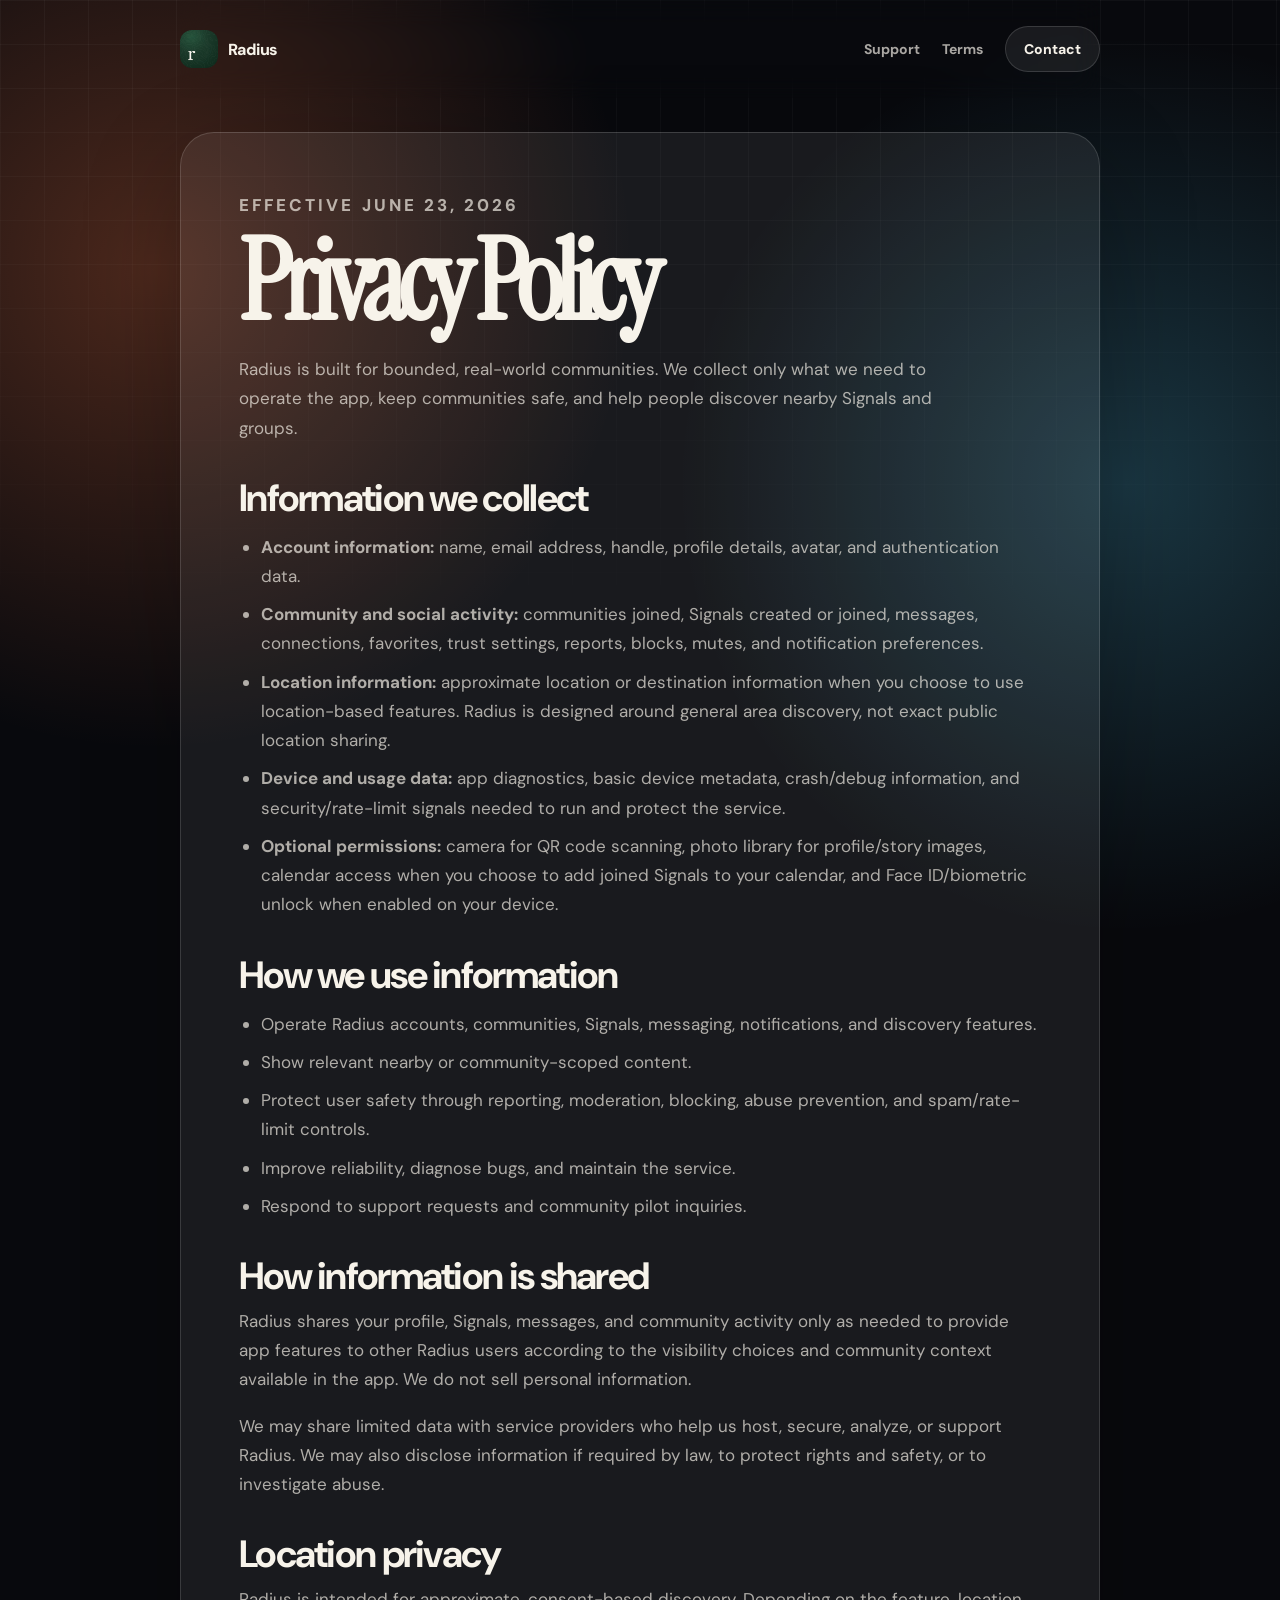
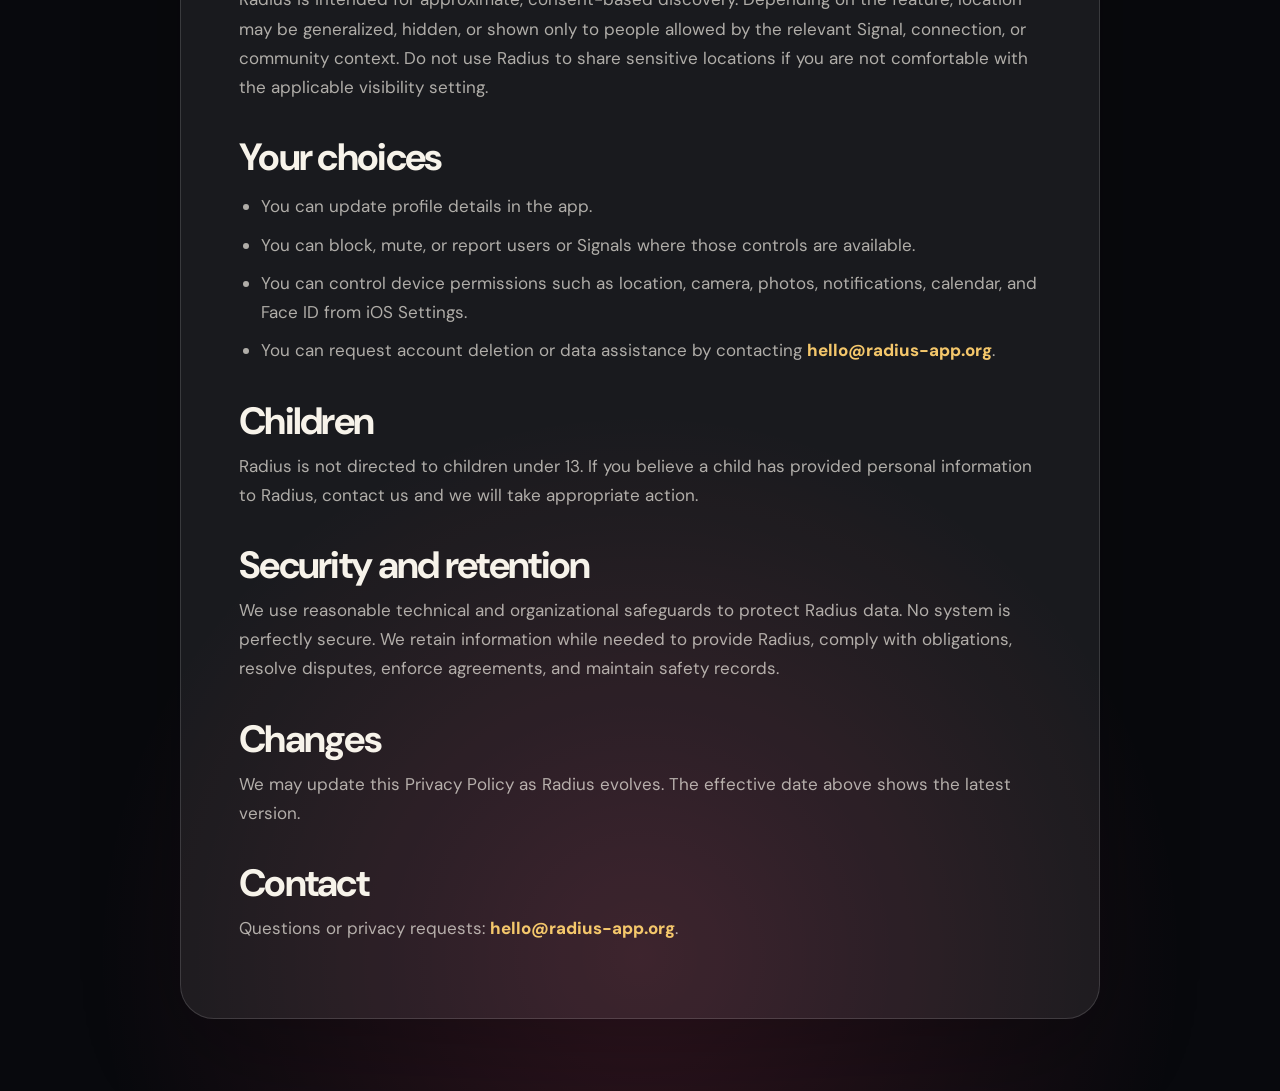
==== privacy/index.html @ 8e5800d8 "Add App Store legal and support pages" ====
<!doctype html>
<html lang="en">
<head>
  <meta charset="utf-8" />
  <meta name="viewport" content="width=device-width, initial-scale=1" />
  <title>Radius Privacy Policy</title>
  <meta name="description" content="Privacy Policy for Radius." />
  <link rel="icon" href="/assets/radius-icon.png" />
  <link rel="preconnect" href="https://fonts.googleapis.com">
  <link rel="preconnect" href="https://fonts.gstatic.com" crossorigin>
  <link href="https://fonts.googleapis.com/css2?family=DM+Sans:wght@400;500;700;800&family=Instrument+Serif:ital@0;1&display=swap" rel="stylesheet">
  <link rel="stylesheet" href="/styles.css" />
</head>
<body>
  <main class="legal-page">
    <nav class="nav" aria-label="Primary">
      <a class="brand" href="/" aria-label="Radius home">
        <img src="/assets/radius-icon.png" alt="" />
        <span>Radius</span>
      </a>
      <div class="nav-links">
        <a href="/support">Support</a>
        <a href="/terms">Terms</a>
        <a class="button ghost" href="mailto:hello@radius-app.org?subject=Radius%20support">Contact</a>
      </div>
    </nav>

    <article class="legal-card">
      <p class="eyebrow">Effective June 23, 2026</p>
      <h1>Privacy Policy</h1>
      <p class="lead">Radius is built for bounded, real-world communities. We collect only what we need to operate the app, keep communities safe, and help people discover nearby Signals and groups.</p>

      <h2>Information we collect</h2>
      <ul>
        <li><strong>Account information:</strong> name, email address, handle, profile details, avatar, and authentication data.</li>
        <li><strong>Community and social activity:</strong> communities joined, Signals created or joined, messages, connections, favorites, trust settings, reports, blocks, mutes, and notification preferences.</li>
        <li><strong>Location information:</strong> approximate location or destination information when you choose to use location-based features. Radius is designed around general area discovery, not exact public location sharing.</li>
        <li><strong>Device and usage data:</strong> app diagnostics, basic device metadata, crash/debug information, and security/rate-limit signals needed to run and protect the service.</li>
        <li><strong>Optional permissions:</strong> camera for QR code scanning, photo library for profile/story images, calendar access when you choose to add joined Signals to your calendar, and Face ID/biometric unlock when enabled on your device.</li>
      </ul>

      <h2>How we use information</h2>
      <ul>
        <li>Operate Radius accounts, communities, Signals, messaging, notifications, and discovery features.</li>
        <li>Show relevant nearby or community-scoped content.</li>
        <li>Protect user safety through reporting, moderation, blocking, abuse prevention, and spam/rate-limit controls.</li>
        <li>Improve reliability, diagnose bugs, and maintain the service.</li>
        <li>Respond to support requests and community pilot inquiries.</li>
      </ul>

      <h2>How information is shared</h2>
      <p>Radius shares your profile, Signals, messages, and community activity only as needed to provide app features to other Radius users according to the visibility choices and community context available in the app. We do not sell personal information.</p>
      <p>We may share limited data with service providers who help us host, secure, analyze, or support Radius. We may also disclose information if required by law, to protect rights and safety, or to investigate abuse.</p>

      <h2>Location privacy</h2>
      <p>Radius is intended for approximate, consent-based discovery. Depending on the feature, location may be generalized, hidden, or shown only to people allowed by the relevant Signal, connection, or community context. Do not use Radius to share sensitive locations if you are not comfortable with the applicable visibility setting.</p>

      <h2>Your choices</h2>
      <ul>
        <li>You can update profile details in the app.</li>
        <li>You can block, mute, or report users or Signals where those controls are available.</li>
        <li>You can control device permissions such as location, camera, photos, notifications, calendar, and Face ID from iOS Settings.</li>
        <li>You can request account deletion or data assistance by contacting <a href="mailto:hello@radius-app.org?subject=Radius%20privacy%20request">hello@radius-app.org</a>.</li>
      </ul>

      <h2>Children</h2>
      <p>Radius is not directed to children under 13. If you believe a child has provided personal information to Radius, contact us and we will take appropriate action.</p>

      <h2>Security and retention</h2>
      <p>We use reasonable technical and organizational safeguards to protect Radius data. No system is perfectly secure. We retain information while needed to provide Radius, comply with obligations, resolve disputes, enforce agreements, and maintain safety records.</p>

      <h2>Changes</h2>
      <p>We may update this Privacy Policy as Radius evolves. The effective date above shows the latest version.</p>

      <h2>Contact</h2>
      <p>Questions or privacy requests: <a href="mailto:hello@radius-app.org?subject=Radius%20privacy%20request">hello@radius-app.org</a>.</p>
    </article>
  </main>
</body>
</html>
---- styles.css ----
:root {
  color-scheme: dark;
  --bg: #08090d;
  --panel: rgba(255, 255, 255, 0.07);
  --panel-strong: rgba(255, 255, 255, 0.12);
  --text: #f7f3ea;
  --muted: rgba(247, 243, 234, 0.68);
  --line: rgba(255, 255, 255, 0.14);
  --gold: #f4c76b;
  --orange: #ff7a45;
  --rose: #ff4f7b;
  --blue: #5ad7ff;
}

* { box-sizing: border-box; }
html { scroll-behavior: smooth; }
body {
  margin: 0;
  font-family: "DM Sans", system-ui, -apple-system, BlinkMacSystemFont, sans-serif;
  background:
    radial-gradient(circle at 12% 10%, rgba(255, 122, 69, 0.28), transparent 30rem),
    radial-gradient(circle at 88% 18%, rgba(90, 215, 255, 0.22), transparent 28rem),
    radial-gradient(circle at 50% 95%, rgba(255, 79, 123, 0.16), transparent 34rem),
    var(--bg);
  color: var(--text);
  min-height: 100vh;
}

body::before {
  content: "";
  position: fixed;
  inset: 0;
  pointer-events: none;
  background-image: linear-gradient(rgba(255,255,255,.035) 1px, transparent 1px), linear-gradient(90deg, rgba(255,255,255,.035) 1px, transparent 1px);
  background-size: 44px 44px;
  mask-image: linear-gradient(to bottom, black, transparent 78%);
}

main { width: min(1120px, calc(100% - 32px)); margin: 0 auto; }
a { color: inherit; text-decoration: none; }

.nav {
  display: flex;
  align-items: center;
  justify-content: space-between;
  padding: 26px 0;
  position: sticky;
  top: 0;
  z-index: 3;
  backdrop-filter: blur(14px);
}
.brand { display: inline-flex; align-items: center; gap: 10px; font-weight: 800; letter-spacing: -0.03em; }
.brand img { width: 38px; height: 38px; border-radius: 12px; }
.nav-links { display: flex; align-items: center; gap: 22px; color: var(--muted); font-weight: 700; font-size: 14px; }

.button {
  display: inline-flex;
  align-items: center;
  justify-content: center;
  min-height: 46px;
  padding: 0 18px;
  border-radius: 999px;
  font-weight: 800;
  border: 1px solid var(--line);
  transition: transform .18s ease, border-color .18s ease, background .18s ease;
}
.button:hover { transform: translateY(-1px); border-color: rgba(255,255,255,.35); }
.primary { background: linear-gradient(135deg, var(--gold), var(--orange), var(--rose)); color: #160b08; border: 0; box-shadow: 0 18px 54px rgba(255, 101, 70, .26); }
.secondary, .ghost { background: rgba(255,255,255,.07); color: var(--text); }

.hero {
  min-height: 780px;
  display: grid;
  grid-template-columns: 1.05fr .95fr;
  gap: 64px;
  align-items: center;
  padding: 50px 0 90px;
}
.eyebrow, .section-kicker, .small-label {
  color: var(--gold);
  text-transform: uppercase;
  letter-spacing: .18em;
  font-size: 12px;
  font-weight: 800;
}
h1, h2, h3, p { margin-top: 0; }
h1 {
  font-family: "Instrument Serif", Georgia, serif;
  font-size: clamp(72px, 12vw, 154px);
  line-height: .78;
  letter-spacing: -0.075em;
  margin-bottom: 30px;
}
.lead { font-size: clamp(20px, 3vw, 28px); line-height: 1.26; color: rgba(247,243,234,.84); max-width: 720px; }
.actions { display: flex; gap: 14px; flex-wrap: wrap; margin-top: 34px; }

.phone-card {
  width: min(390px, 100%);
  margin: 0 auto;
  padding: 14px;
  border-radius: 48px;
  background: linear-gradient(145deg, rgba(255,255,255,.28), rgba(255,255,255,.05));
  border: 1px solid var(--line);
  box-shadow: 0 40px 120px rgba(0,0,0,.45);
  transform: rotate(3deg);
}
.phone-top { width: 108px; height: 26px; border-radius: 999px; background: #050509; margin: 6px auto 12px; }
.app-screen {
  min-height: 620px;
  border-radius: 34px;
  padding: 30px;
  background: linear-gradient(180deg, #141725, #090a10 68%);
  border: 1px solid rgba(255,255,255,.1);
  overflow: hidden;
  position: relative;
}
.app-screen::after { content: ""; position: absolute; inset: auto -30% -20% -30%; height: 260px; background: radial-gradient(circle, rgba(255,122,69,.28), transparent 64%); }
.app-icon { width: 74px; height: 74px; border-radius: 24px; box-shadow: 0 16px 36px rgba(0,0,0,.3); }
.app-screen h2 { font-size: 37px; line-height: .96; letter-spacing: -.055em; margin: 12px 0 26px; }
.pulse-map { height: 190px; border-radius: 28px; background: rgba(255,255,255,.05); border: 1px solid var(--line); position: relative; margin-bottom: 22px; overflow: hidden; }
.ring { position: absolute; inset: 42px; border-radius: 50%; border: 1px solid rgba(244,199,107,.5); box-shadow: 0 0 0 24px rgba(244,199,107,.08), 0 0 0 54px rgba(244,199,107,.045); }
.dot { position: absolute; width: 16px; height: 16px; border-radius: 50%; background: var(--gold); box-shadow: 0 0 0 8px rgba(244,199,107,.14); }
.one { left: 50%; top: 48%; } .two { left: 28%; top: 30%; background: var(--blue); } .three { right: 24%; bottom: 28%; background: var(--rose); }
.card-row { display: flex; justify-content: space-between; align-items: center; padding: 16px 18px; margin-top: 10px; background: rgba(255,255,255,.08); border: 1px solid var(--line); border-radius: 18px; position: relative; z-index: 1; }
.card-row span { color: var(--muted); }

.logos-section, .feature-grid, .cta { margin: 28px 0 90px; }
.logo-grid { display: grid; grid-template-columns: repeat(3, 1fr); gap: 16px; margin-top: 18px; }
.logo-tile { min-height: 154px; border-radius: 28px; border: 1px solid var(--line); background: rgba(255,255,255,.07); display: grid; place-items: center; padding: 26px; }
.logo-tile img { max-width: 100%; max-height: 96px; object-fit: contain; filter: drop-shadow(0 12px 24px rgba(0,0,0,.28)); }

.feature-grid { display: grid; grid-template-columns: repeat(3, 1fr); gap: 16px; }
.feature-grid article, .cta { border: 1px solid var(--line); background: rgba(255,255,255,.07); border-radius: 32px; padding: 30px; }
.feature-grid span { color: var(--gold); font-weight: 800; }
.feature-grid h3 { font-size: 28px; line-height: 1; letter-spacing: -.045em; margin: 18px 0 12px; }
.feature-grid p, .cta p { color: var(--muted); line-height: 1.6; }
.cta { text-align: center; padding: 56px 28px; margin-bottom: 60px; }
.cta h2 { font-family: "Instrument Serif", Georgia, serif; font-size: clamp(48px, 7vw, 86px); line-height: .9; letter-spacing: -.06em; margin-bottom: 18px; }
.cta p { max-width: 660px; margin: 0 auto 26px; font-size: 18px; }

.footer {
  display: flex;
  flex-wrap: wrap;
  gap: 18px;
  justify-content: center;
  margin: -24px 0 54px;
  color: var(--muted);
  font-size: 14px;
  font-weight: 700;
}
.footer a:hover, .legal-card a:hover { color: var(--text); }

.legal-page { width: min(920px, calc(100% - 32px)); }
.legal-card {
  border: 1px solid var(--line);
  background: rgba(255,255,255,.07);
  border-radius: 34px;
  padding: clamp(28px, 5vw, 58px);
  margin: 34px 0 72px;
  box-shadow: 0 30px 100px rgba(0,0,0,.24);
}
.legal-card h1 {
  font-size: clamp(58px, 10vw, 112px);
  line-height: .82;
  margin: 10px 0 26px;
}
.legal-card h2 {
  margin: 36px 0 12px;
  font-size: clamp(26px, 4vw, 38px);
  line-height: 1;
  letter-spacing: -.045em;
}
.legal-card p, .legal-card li {
  color: var(--muted);
  line-height: 1.72;
  font-size: 17px;
}
.legal-card ul { padding-left: 22px; }
.legal-card li { margin: 9px 0; }
.legal-card a { color: var(--gold); font-weight: 800; }
.support-actions { display: flex; gap: 14px; flex-wrap: wrap; margin: 28px 0 8px; }

@media (max-width: 860px) {
  main { width: min(100% - 24px, 680px); }
  .nav { position: static; }
  .nav-links a:not(.button) { display: none; }
  .hero { grid-template-columns: 1fr; min-height: auto; padding-top: 48px; gap: 44px; }
  .phone-card { transform: none; }
  .logo-grid, .feature-grid { grid-template-columns: 1fr; }
  h1 { font-size: clamp(82px, 22vw, 128px); }
}
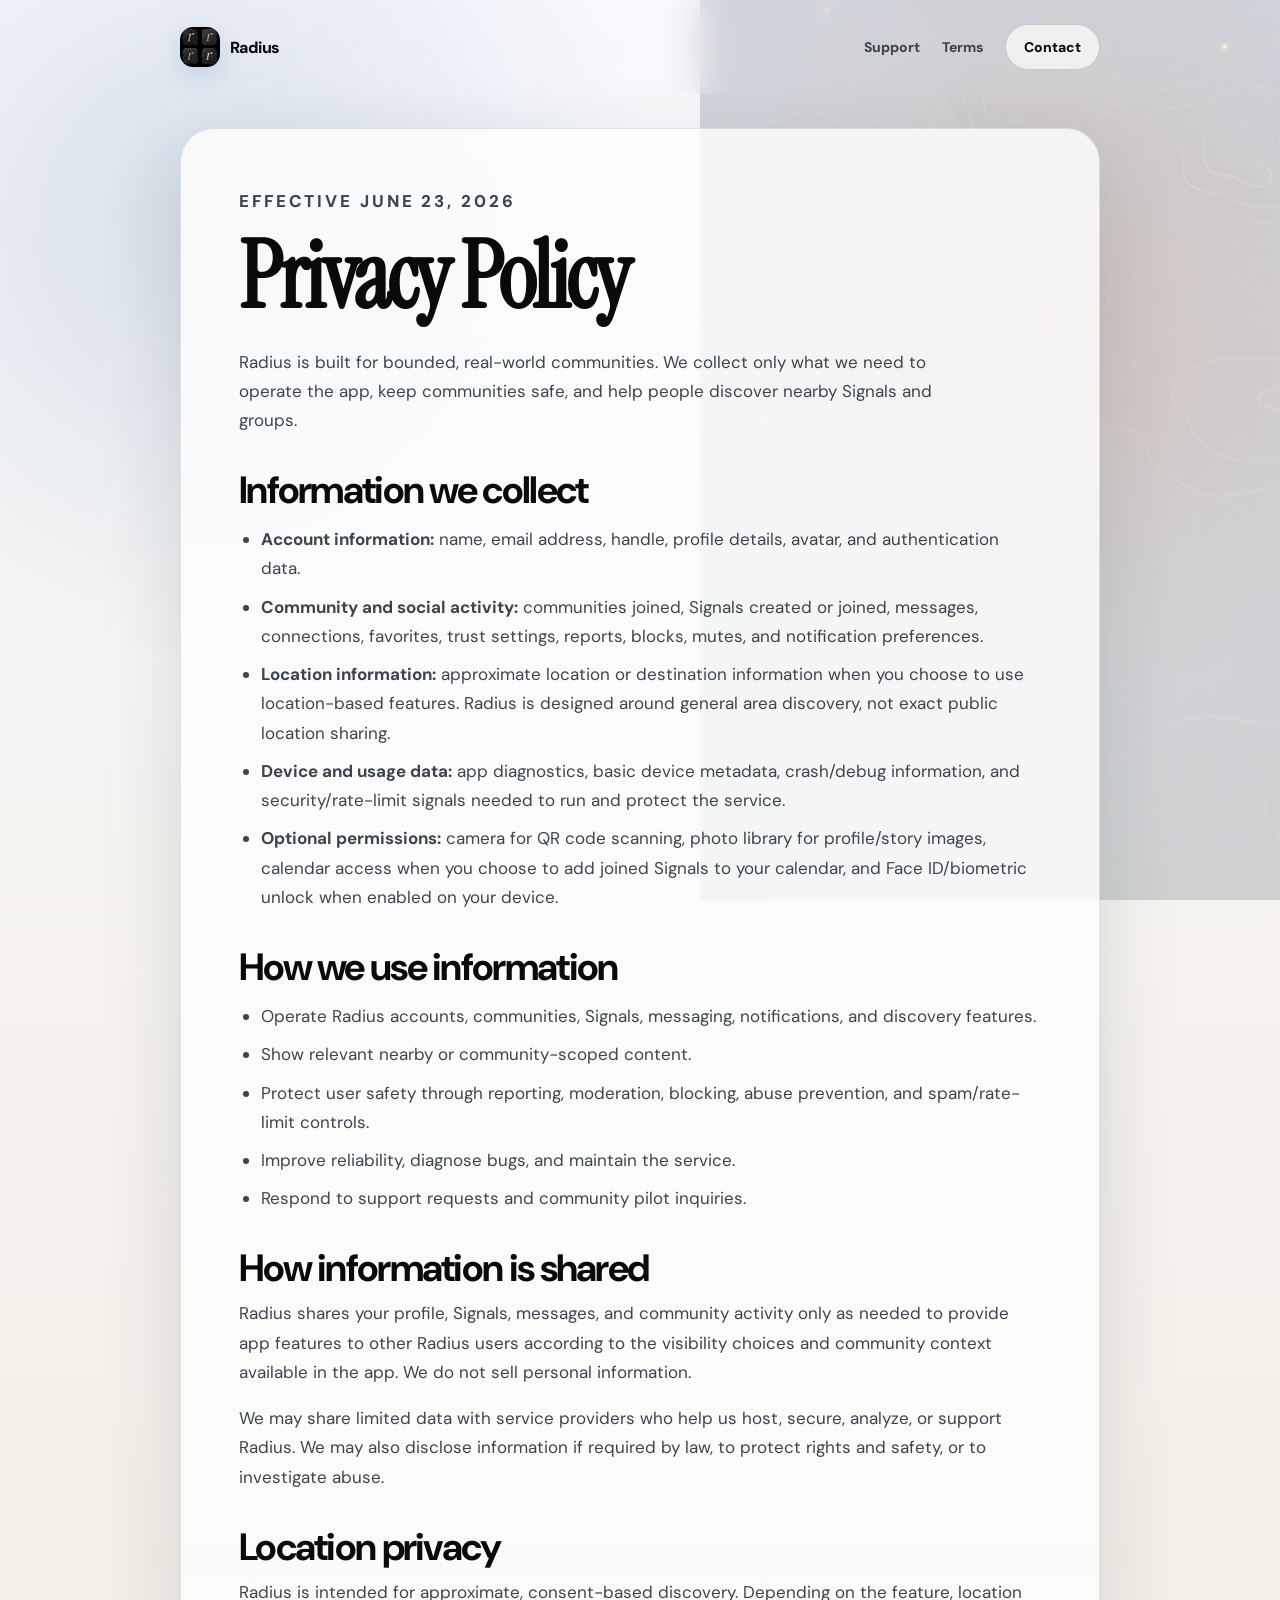
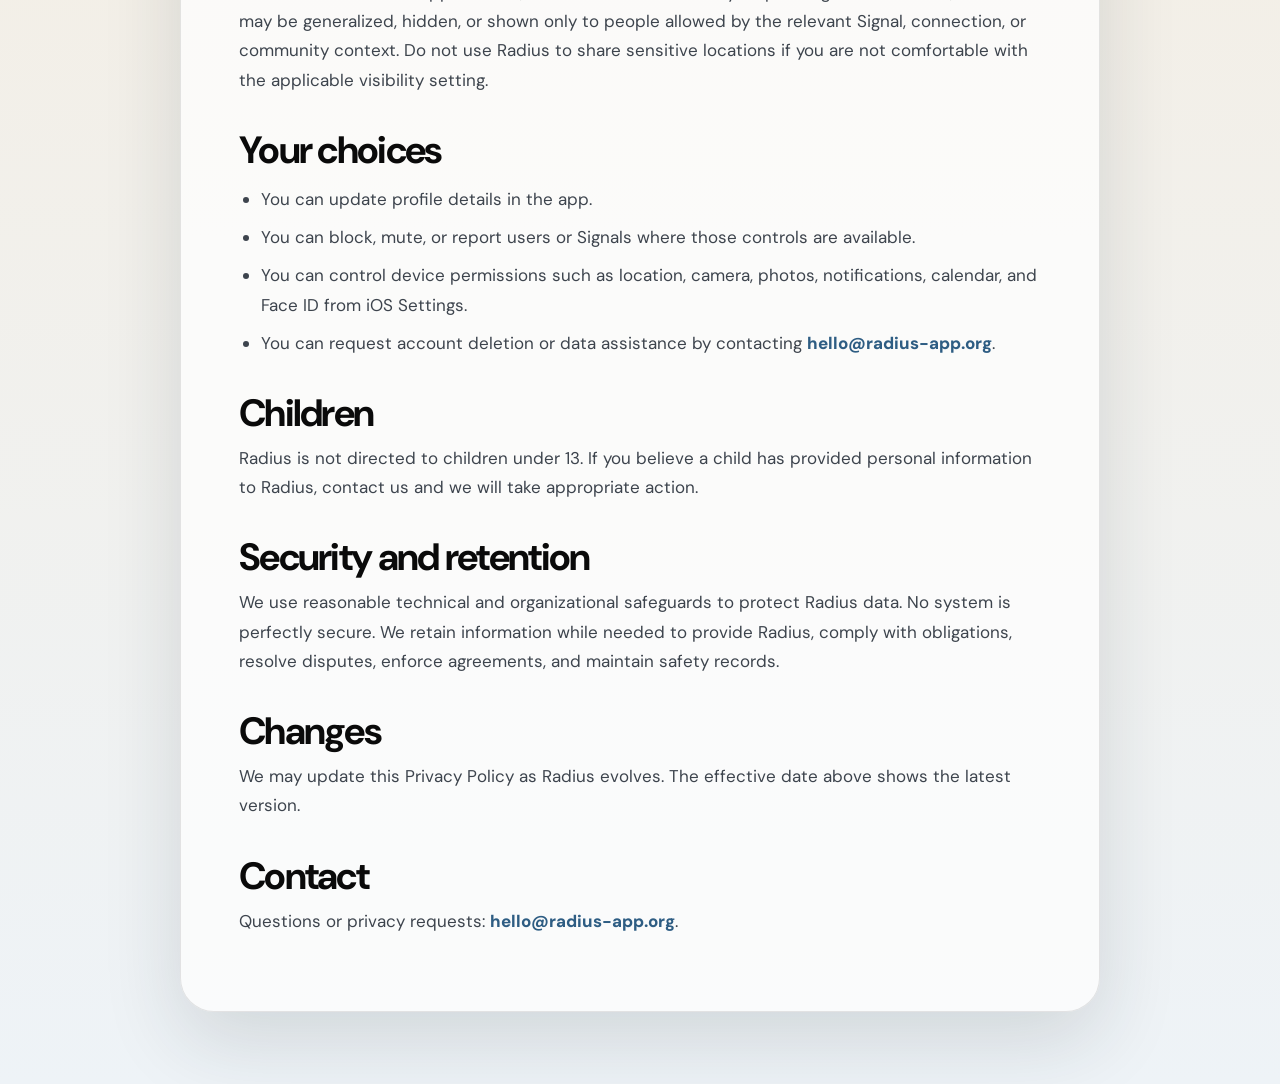
==== commit 7c3bc678: "Rework landing page around Radius app identity" ====
--- a/privacy/index.html
+++ b/privacy/index.html
@@ -5,7 +5,7 @@
   <meta name="viewport" content="width=device-width, initial-scale=1" />
   <title>Radius Privacy Policy</title>
   <meta name="description" content="Privacy Policy for Radius." />
-  <link rel="icon" href="/assets/radius-icon.png" />
+  <link rel="icon" href="/assets/radius-icon-image2.png" />
   <link rel="preconnect" href="https://fonts.googleapis.com">
   <link rel="preconnect" href="https://fonts.gstatic.com" crossorigin>
   <link href="https://fonts.googleapis.com/css2?family=DM+Sans:wght@400;500;700;800&family=Instrument+Serif:ital@0;1&display=swap" rel="stylesheet">
@@ -15,7 +15,7 @@
   <main class="legal-page">
     <nav class="nav" aria-label="Primary">
       <a class="brand" href="/" aria-label="Radius home">
-        <img src="/assets/radius-icon.png" alt="" />
+        <img src="/assets/radius-icon-image2.png" alt="" />
         <span>Radius</span>
       </a>
       <div class="nav-links">
--- a/styles.css
+++ b/styles.css
@@ -1,15 +1,20 @@
 :root {
-  color-scheme: dark;
-  --bg: #08090d;
-  --panel: rgba(255, 255, 255, 0.07);
-  --panel-strong: rgba(255, 255, 255, 0.12);
-  --text: #f7f3ea;
-  --muted: rgba(247, 243, 234, 0.68);
-  --line: rgba(255, 255, 255, 0.14);
-  --gold: #f4c76b;
-  --orange: #ff7a45;
-  --rose: #ff4f7b;
-  --blue: #5ad7ff;
+  color-scheme: light;
+  --paper: #F8F8FC;
+  --paper-warm: #F2ECE2;
+  --surface: rgba(253, 253, 253, 0.82);
+  --surface-strong: #FDFDFD;
+  --ink: #0A0A0A;
+  --ink-soft: #3D444D;
+  --muted: #6F7782;
+  --line: rgba(10, 10, 10, 0.10);
+  --line-strong: rgba(10, 10, 10, 0.16);
+  --mineral: #3F7AA9;
+  --mineral-deep: #2E5D83;
+  --ochre: #EE7625;
+  --sage: #1A844A;
+  --plum: #83758F;
+  --shadow: 0 28px 80px rgba(28, 39, 52, 0.14);
 }
 
 * { box-sizing: border-box; }
@@ -18,40 +23,40 @@
   margin: 0;
   font-family: "DM Sans", system-ui, -apple-system, BlinkMacSystemFont, sans-serif;
   background:
-    radial-gradient(circle at 12% 10%, rgba(255, 122, 69, 0.28), transparent 30rem),
-    radial-gradient(circle at 88% 18%, rgba(90, 215, 255, 0.22), transparent 28rem),
-    radial-gradient(circle at 50% 95%, rgba(255, 79, 123, 0.16), transparent 34rem),
-    var(--bg);
-  color: var(--text);
+    radial-gradient(circle at 16% 8%, rgba(63, 122, 169, 0.18), transparent 28rem),
+    radial-gradient(circle at 82% 12%, rgba(238, 118, 37, 0.14), transparent 24rem),
+    linear-gradient(180deg, var(--paper), #F3EFE7 58%, #EEF3F7);
+  color: var(--ink);
   min-height: 100vh;
 }
-
 body::before {
   content: "";
   position: fixed;
   inset: 0;
   pointer-events: none;
-  background-image: linear-gradient(rgba(255,255,255,.035) 1px, transparent 1px), linear-gradient(90deg, rgba(255,255,255,.035) 1px, transparent 1px);
-  background-size: 44px 44px;
-  mask-image: linear-gradient(to bottom, black, transparent 78%);
+  background-image: url("assets/radius-image2-bg.jpg");
+  background-size: min(760px, 86vw) auto;
+  background-position: right -180px top -150px;
+  background-repeat: no-repeat;
+  opacity: .18;
+  mix-blend-mode: multiply;
 }
-
-main { width: min(1120px, calc(100% - 32px)); margin: 0 auto; }
+main { width: min(1120px, calc(100% - 32px)); margin: 0 auto; position: relative; }
 a { color: inherit; text-decoration: none; }
 
 .nav {
   display: flex;
   align-items: center;
   justify-content: space-between;
-  padding: 26px 0;
+  padding: 24px 0;
   position: sticky;
   top: 0;
   z-index: 3;
-  backdrop-filter: blur(14px);
+  backdrop-filter: blur(18px);
 }
 .brand { display: inline-flex; align-items: center; gap: 10px; font-weight: 800; letter-spacing: -0.03em; }
-.brand img { width: 38px; height: 38px; border-radius: 12px; }
-.nav-links { display: flex; align-items: center; gap: 22px; color: var(--muted); font-weight: 700; font-size: 14px; }
+.brand img { width: 40px; height: 40px; border-radius: 13px; box-shadow: 0 10px 24px rgba(63,122,169,.18); }
+.nav-links { display: flex; align-items: center; gap: 22px; color: var(--ink-soft); font-weight: 800; font-size: 14px; }
 
 .button {
   display: inline-flex;
@@ -61,131 +66,126 @@
   padding: 0 18px;
   border-radius: 999px;
   font-weight: 800;
-  border: 1px solid var(--line);
-  transition: transform .18s ease, border-color .18s ease, background .18s ease;
+  border: 1px solid var(--line-strong);
+  transition: transform .18s ease, border-color .18s ease, box-shadow .18s ease, background .18s ease;
 }
-.button:hover { transform: translateY(-1px); border-color: rgba(255,255,255,.35); }
-.primary { background: linear-gradient(135deg, var(--gold), var(--orange), var(--rose)); color: #160b08; border: 0; box-shadow: 0 18px 54px rgba(255, 101, 70, .26); }
-.secondary, .ghost { background: rgba(255,255,255,.07); color: var(--text); }
+.button:hover { transform: translateY(-1px); border-color: rgba(63,122,169,.32); box-shadow: 0 12px 30px rgba(63,122,169,.12); }
+.primary { background: var(--mineral); color: white; border-color: var(--mineral); box-shadow: 0 18px 44px rgba(63,122,169,.26); }
+.secondary, .ghost { background: rgba(253,253,253,.72); color: var(--ink); }
 
 .hero {
-  min-height: 780px;
+  min-height: 720px;
   display: grid;
   grid-template-columns: 1.05fr .95fr;
-  gap: 64px;
+  gap: 60px;
   align-items: center;
-  padding: 50px 0 90px;
+  padding: 42px 0 86px;
 }
 .eyebrow, .section-kicker, .small-label {
-  color: var(--gold);
+  color: var(--mineral-deep);
   text-transform: uppercase;
-  letter-spacing: .18em;
+  letter-spacing: .17em;
   font-size: 12px;
   font-weight: 800;
 }
 h1, h2, h3, p { margin-top: 0; }
 h1 {
   font-family: "Instrument Serif", Georgia, serif;
-  font-size: clamp(72px, 12vw, 154px);
-  line-height: .78;
-  letter-spacing: -0.075em;
-  margin-bottom: 30px;
+  font-size: clamp(62px, 8vw, 108px);
+  line-height: .94;
+  letter-spacing: -0.038em;
+  margin-bottom: 26px;
 }
-.lead { font-size: clamp(20px, 3vw, 28px); line-height: 1.26; color: rgba(247,243,234,.84); max-width: 720px; }
-.actions { display: flex; gap: 14px; flex-wrap: wrap; margin-top: 34px; }
+.lead { font-size: clamp(20px, 3vw, 27px); line-height: 1.28; color: var(--ink-soft); max-width: 720px; }
+.actions { display: flex; gap: 14px; flex-wrap: wrap; margin-top: 32px; }
+.proof-strip { display: flex; flex-wrap: wrap; gap: 10px; margin-top: 24px; }
+.proof-strip span { border: 1px solid var(--line); background: rgba(253,253,253,.72); color: var(--muted); border-radius: 999px; padding: 9px 12px; font-size: 13px; font-weight: 800; }
 
-.phone-card {
+.device-stage { display: grid; place-items: center; }
+.phone-shell {
   width: min(390px, 100%);
-  margin: 0 auto;
   padding: 14px;
   border-radius: 48px;
-  background: linear-gradient(145deg, rgba(255,255,255,.28), rgba(255,255,255,.05));
-  border: 1px solid var(--line);
-  box-shadow: 0 40px 120px rgba(0,0,0,.45);
-  transform: rotate(3deg);
+  background: linear-gradient(145deg, rgba(255,255,255,.94), rgba(217,217,227,.55));
+  border: 1px solid rgba(10,10,10,.10);
+  box-shadow: var(--shadow);
+  transform: rotate(2.2deg);
 }
-.phone-top { width: 108px; height: 26px; border-radius: 999px; background: #050509; margin: 6px auto 12px; }
+.phone-top { width: 108px; height: 25px; border-radius: 999px; background: #0A0A0A; margin: 6px auto 12px; }
 .app-screen {
-  min-height: 620px;
+  min-height: 615px;
   border-radius: 34px;
   padding: 30px;
-  background: linear-gradient(180deg, #141725, #090a10 68%);
-  border: 1px solid rgba(255,255,255,.1);
+  background: linear-gradient(180deg, rgba(248,248,252,.92), rgba(242,236,226,.96));
+  border: 1px solid rgba(10,10,10,.08);
   overflow: hidden;
   position: relative;
 }
-.app-screen::after { content: ""; position: absolute; inset: auto -30% -20% -30%; height: 260px; background: radial-gradient(circle, rgba(255,122,69,.28), transparent 64%); }
-.app-icon { width: 74px; height: 74px; border-radius: 24px; box-shadow: 0 16px 36px rgba(0,0,0,.3); }
-.app-screen h2 { font-size: 37px; line-height: .96; letter-spacing: -.055em; margin: 12px 0 26px; }
-.pulse-map { height: 190px; border-radius: 28px; background: rgba(255,255,255,.05); border: 1px solid var(--line); position: relative; margin-bottom: 22px; overflow: hidden; }
-.ring { position: absolute; inset: 42px; border-radius: 50%; border: 1px solid rgba(244,199,107,.5); box-shadow: 0 0 0 24px rgba(244,199,107,.08), 0 0 0 54px rgba(244,199,107,.045); }
-.dot { position: absolute; width: 16px; height: 16px; border-radius: 50%; background: var(--gold); box-shadow: 0 0 0 8px rgba(244,199,107,.14); }
-.one { left: 50%; top: 48%; } .two { left: 28%; top: 30%; background: var(--blue); } .three { right: 24%; bottom: 28%; background: var(--rose); }
-.card-row { display: flex; justify-content: space-between; align-items: center; padding: 16px 18px; margin-top: 10px; background: rgba(255,255,255,.08); border: 1px solid var(--line); border-radius: 18px; position: relative; z-index: 1; }
-.card-row span { color: var(--muted); }
+.image2-screen::before {
+  content: "";
+  position: absolute;
+  inset: -100px -110px auto auto;
+  width: 330px;
+  height: 720px;
+  background: url("assets/radius-image2-bg.jpg") center/cover no-repeat;
+  opacity: .30;
+  border-radius: 180px;
+  transform: rotate(12deg);
+}
+.app-icon { width: 74px; height: 74px; border-radius: 23px; box-shadow: 0 14px 34px rgba(63,122,169,.24); position: relative; z-index: 1; }
+.app-screen h2 { font-size: 36px; line-height: .98; letter-spacing: -.052em; margin: 12px 0 20px; position: relative; z-index: 1; }
+.mini-signal { position: relative; z-index: 1; padding: 16px; border-radius: 22px; border: 1px solid rgba(63,122,169,.20); background: rgba(253,253,253,.72); margin-bottom: 18px; display: grid; gap: 7px; }
+.mini-signal span, .mini-signal em { color: var(--muted); font-style: normal; line-height: 1.35; }
+.mini-signal em { color: var(--mineral-deep); font-weight: 800; font-size: 13px; }
+.radius-map { height: 170px; border-radius: 28px; background: rgba(63,122,169,.08); border: 1px solid rgba(63,122,169,.14); position: relative; margin-bottom: 18px; overflow: hidden; }
+.radius-map::before { content: ""; position: absolute; inset: 28px; border-radius: 50%; border: 1px solid rgba(63,122,169,.38); box-shadow: 0 0 0 22px rgba(63,122,169,.08), 0 0 0 52px rgba(63,122,169,.045); }
+.center-dot, .pulse { position: absolute; border-radius: 50%; }
+.center-dot { width: 15px; height: 15px; background: var(--ochre); left: 50%; top: 49%; box-shadow: 0 0 0 8px rgba(238,118,37,.14); }
+.pulse { width: 13px; height: 13px; background: var(--mineral); }
+.p1 { left: 29%; top: 34%; } .p2 { right: 24%; bottom: 29%; background: var(--sage); } .p3 { right: 31%; top: 24%; background: var(--plum); }
+.mini-row { display: flex; justify-content: space-between; align-items: center; padding: 15px 17px; margin-top: 10px; background: rgba(253,253,253,.70); border: 1px solid var(--line); border-radius: 18px; position: relative; z-index: 1; }
+.mini-row span { color: var(--muted); }
 
-.logos-section, .feature-grid, .cta { margin: 28px 0 90px; }
-.logo-grid { display: grid; grid-template-columns: repeat(3, 1fr); gap: 16px; margin-top: 18px; }
-.logo-tile { min-height: 154px; border-radius: 28px; border: 1px solid var(--line); background: rgba(255,255,255,.07); display: grid; place-items: center; padding: 26px; }
-.logo-tile img { max-width: 100%; max-height: 96px; object-fit: contain; filter: drop-shadow(0 12px 24px rgba(0,0,0,.28)); }
-
-.feature-grid { display: grid; grid-template-columns: repeat(3, 1fr); gap: 16px; }
-.feature-grid article, .cta { border: 1px solid var(--line); background: rgba(255,255,255,.07); border-radius: 32px; padding: 30px; }
-.feature-grid span { color: var(--gold); font-weight: 800; }
-.feature-grid h3 { font-size: 28px; line-height: 1; letter-spacing: -.045em; margin: 18px 0 12px; }
-.feature-grid p, .cta p { color: var(--muted); line-height: 1.6; }
-.cta { text-align: center; padding: 56px 28px; margin-bottom: 60px; }
-.cta h2 { font-family: "Instrument Serif", Georgia, serif; font-size: clamp(48px, 7vw, 86px); line-height: .9; letter-spacing: -.06em; margin-bottom: 18px; }
-.cta p { max-width: 660px; margin: 0 auto 26px; font-size: 18px; }
-
-.footer {
-  display: flex;
-  flex-wrap: wrap;
-  gap: 18px;
-  justify-content: center;
-  margin: -24px 0 54px;
-  color: var(--muted);
-  font-size: 14px;
-  font-weight: 700;
-}
-.footer a:hover, .legal-card a:hover { color: var(--text); }
+.section-block { border: 1px solid var(--line); background: var(--surface); border-radius: 34px; padding: clamp(28px, 5vw, 48px); margin: 28px 0 84px; box-shadow: 0 20px 64px rgba(28,39,52,.08); }
+.section-block h2 { font-family: "Instrument Serif", Georgia, serif; font-size: clamp(44px, 6vw, 68px); line-height: .98; letter-spacing: -.038em; margin: 8px 0 18px; }
+.section-block p { color: var(--ink-soft); line-height: 1.65; font-size: 18px; }
+.split-block, .pilot-block { display: grid; grid-template-columns: .9fr 1.1fr; gap: 42px; align-items: center; }
+.feature-list, .launch-checklist { display: grid; gap: 12px; }
+.feature-list div, .launch-checklist span { display: grid; gap: 5px; border: 1px solid var(--line); border-radius: 22px; padding: 18px; background: rgba(253,253,253,.66); }
+.feature-list strong { font-size: 18px; }
+.feature-list span { color: var(--muted); line-height: 1.45; }
+.trust-block { display: grid; gap: 28px; }
+.trust-copy { max-width: 760px; }
+.trust-cards { display: grid; grid-template-columns: repeat(3, 1fr); gap: 16px; }
+.trust-cards article { border: 1px solid var(--line); background: rgba(253,253,253,.66); border-radius: 28px; padding: 26px; }
+.trust-cards span { color: var(--mineral-deep); font-weight: 800; }
+.trust-cards h3 { font-size: 27px; line-height: 1; letter-spacing: -.045em; margin: 18px 0 12px; }
+.trust-cards p { font-size: 16px; color: var(--muted); }
+.launch-checklist span { color: var(--ink-soft); font-weight: 800; }
+.cta { text-align: center; padding: 56px 28px; margin: 28px 0 58px; border: 1px solid var(--line); background: linear-gradient(135deg, rgba(63,122,169,.12), rgba(253,253,253,.78)); border-radius: 34px; }
+.cta h2 { font-family: "Instrument Serif", Georgia, serif; font-size: clamp(46px, 6vw, 72px); line-height: .98; letter-spacing: -.038em; margin-bottom: 18px; }
+.cta p { max-width: 660px; margin: 0 auto 26px; font-size: 18px; color: var(--ink-soft); line-height: 1.6; }
+.footer { display: flex; flex-wrap: wrap; gap: 18px; justify-content: center; margin: 0 0 54px; color: var(--muted); font-size: 14px; font-weight: 800; }
+.footer a:hover, .legal-card a:hover { color: var(--ink); }
 
 .legal-page { width: min(920px, calc(100% - 32px)); }
-.legal-card {
-  border: 1px solid var(--line);
-  background: rgba(255,255,255,.07);
-  border-radius: 34px;
-  padding: clamp(28px, 5vw, 58px);
-  margin: 34px 0 72px;
-  box-shadow: 0 30px 100px rgba(0,0,0,.24);
-}
-.legal-card h1 {
-  font-size: clamp(58px, 10vw, 112px);
-  line-height: .82;
-  margin: 10px 0 26px;
-}
-.legal-card h2 {
-  margin: 36px 0 12px;
-  font-size: clamp(26px, 4vw, 38px);
-  line-height: 1;
-  letter-spacing: -.045em;
-}
-.legal-card p, .legal-card li {
-  color: var(--muted);
-  line-height: 1.72;
-  font-size: 17px;
-}
+.legal-card { border: 1px solid var(--line); background: var(--surface); border-radius: 34px; padding: clamp(28px, 5vw, 58px); margin: 34px 0 72px; box-shadow: var(--shadow); }
+.legal-card h1 { font-size: clamp(56px, 8vw, 92px); line-height: .96; letter-spacing: -.038em; margin: 10px 0 26px; }
+.legal-card h2 { margin: 36px 0 12px; font-size: clamp(26px, 4vw, 38px); line-height: 1; letter-spacing: -.045em; }
+.legal-card p, .legal-card li { color: var(--ink-soft); line-height: 1.72; font-size: 17px; }
 .legal-card ul { padding-left: 22px; }
 .legal-card li { margin: 9px 0; }
-.legal-card a { color: var(--gold); font-weight: 800; }
+.legal-card a { color: var(--mineral-deep); font-weight: 800; }
 .support-actions { display: flex; gap: 14px; flex-wrap: wrap; margin: 28px 0 8px; }
 
 @media (max-width: 860px) {
   main { width: min(100% - 24px, 680px); }
+  body::before { background-position: center -170px; opacity: .13; }
   .nav { position: static; }
   .nav-links a:not(.button) { display: none; }
-  .hero { grid-template-columns: 1fr; min-height: auto; padding-top: 48px; gap: 44px; }
-  .phone-card { transform: none; }
-  .logo-grid, .feature-grid { grid-template-columns: 1fr; }
-  h1 { font-size: clamp(82px, 22vw, 128px); }
+  .hero { grid-template-columns: 1fr; min-height: auto; padding-top: 38px; gap: 40px; }
+  .phone-shell { transform: none; }
+  .split-block, .pilot-block, .trust-cards { grid-template-columns: 1fr; }
+  h1 { font-size: clamp(58px, 15vw, 92px); }
+  .section-block { margin-bottom: 52px; }
 }
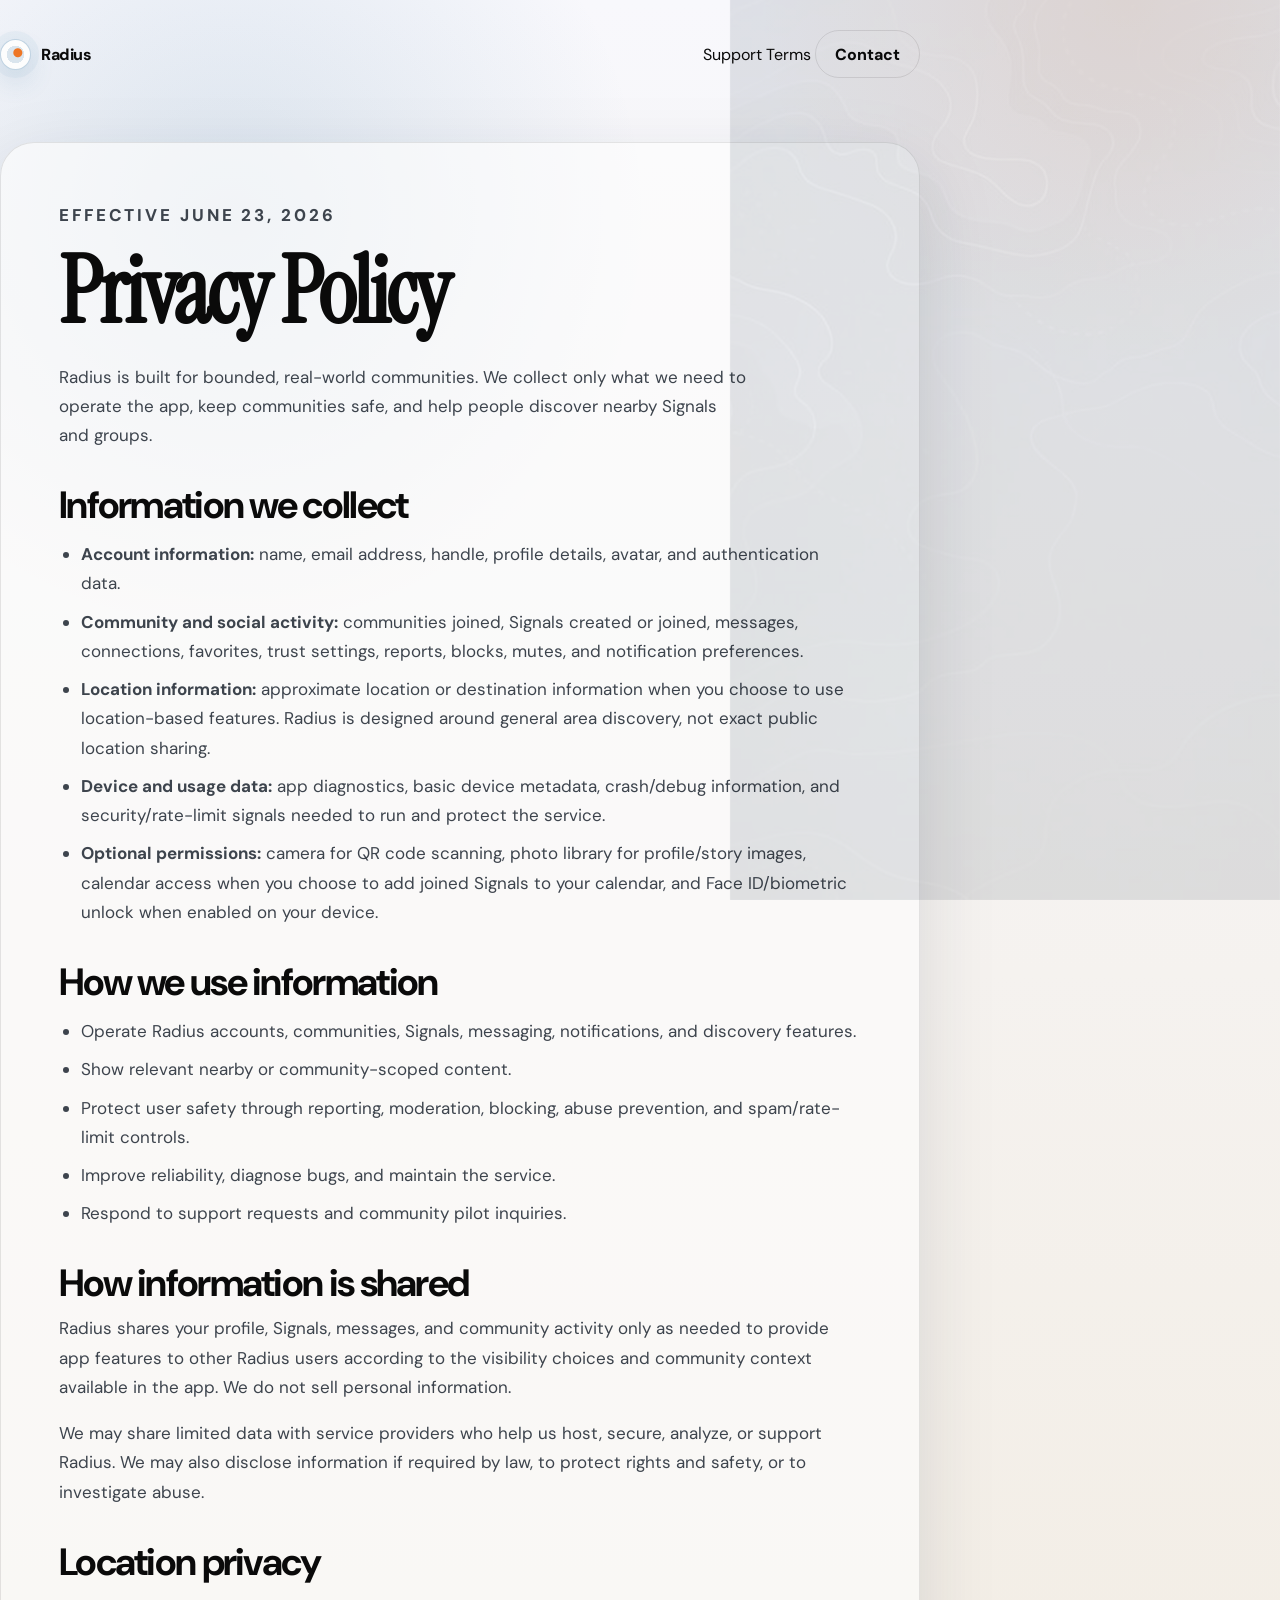
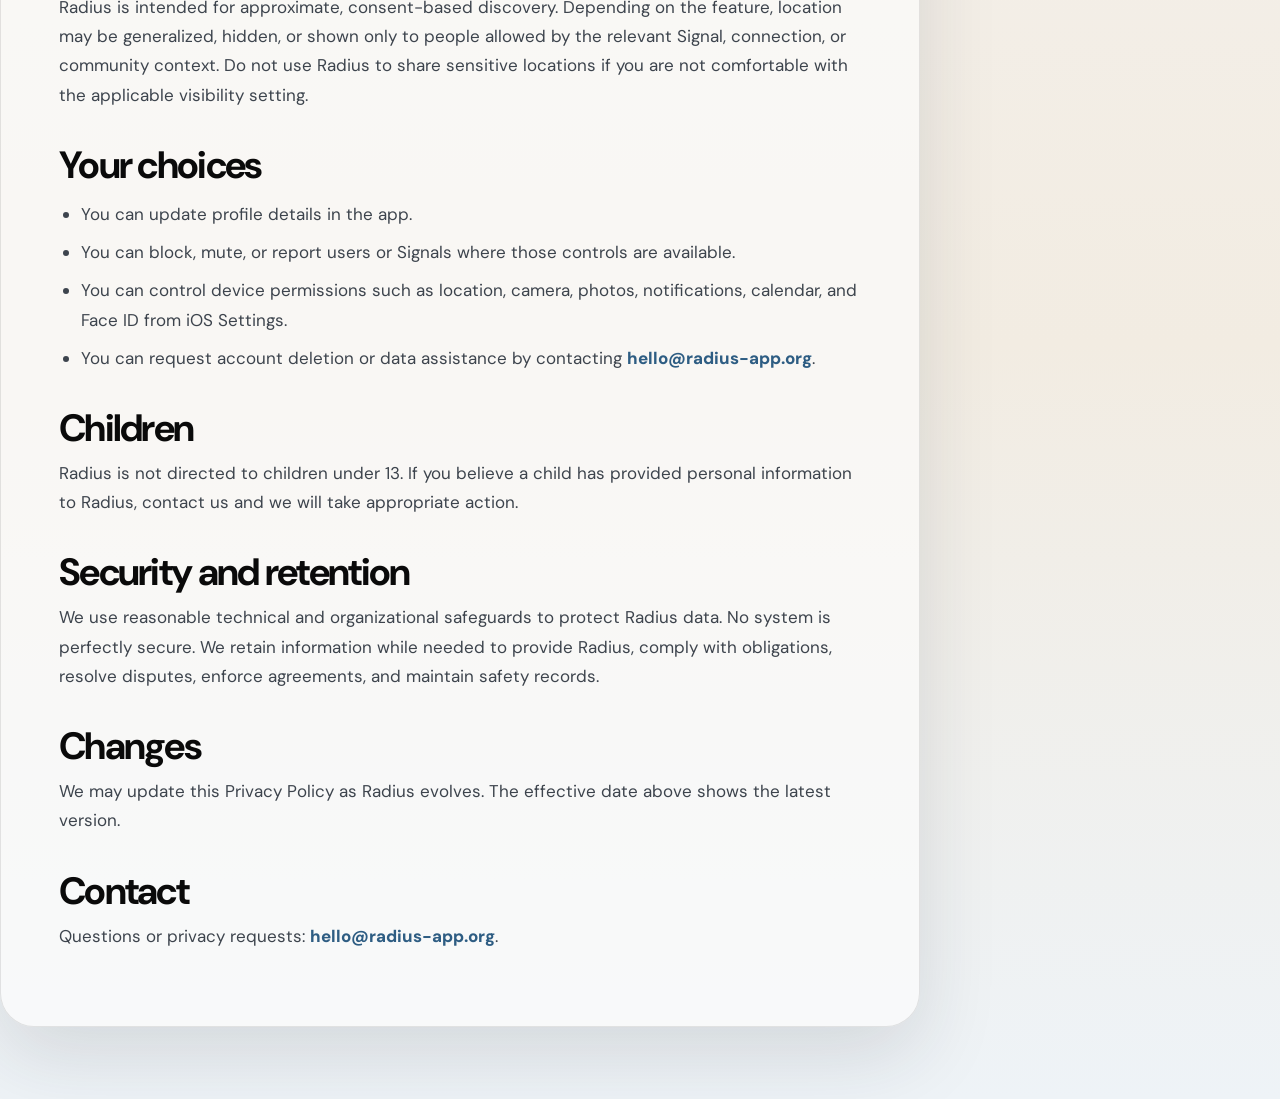
==== commit e3dc5c66: "Reduce Radius landing page to core identity" ====
--- a/privacy/index.html
+++ b/privacy/index.html
@@ -5,7 +5,7 @@
   <meta name="viewport" content="width=device-width, initial-scale=1" />
   <title>Radius Privacy Policy</title>
   <meta name="description" content="Privacy Policy for Radius." />
-  <link rel="icon" href="/assets/radius-icon-image2.png" />
+
   <link rel="preconnect" href="https://fonts.googleapis.com">
   <link rel="preconnect" href="https://fonts.gstatic.com" crossorigin>
   <link href="https://fonts.googleapis.com/css2?family=DM+Sans:wght@400;500;700;800&family=Instrument+Serif:ital@0;1&display=swap" rel="stylesheet">
@@ -15,8 +15,7 @@
   <main class="legal-page">
     <nav class="nav" aria-label="Primary">
       <a class="brand" href="/" aria-label="Radius home">
-        <img src="/assets/radius-icon-image2.png" alt="" />
-        <span>Radius</span>
+        <span class="mark" aria-hidden="true"></span><span>Radius</span>
       </a>
       <div class="nav-links">
         <a href="/support">Support</a>
--- a/styles.css
+++ b/styles.css
@@ -2,19 +2,15 @@
   color-scheme: light;
   --paper: #F8F8FC;
   --paper-warm: #F2ECE2;
-  --surface: rgba(253, 253, 253, 0.82);
-  --surface-strong: #FDFDFD;
+  --surface: rgba(253, 253, 253, 0.68);
   --ink: #0A0A0A;
-  --ink-soft: #3D444D;
-  --muted: #6F7782;
+  --body: #3D444D;
+  --muted: #747B86;
   --line: rgba(10, 10, 10, 0.10);
-  --line-strong: rgba(10, 10, 10, 0.16);
   --mineral: #3F7AA9;
   --mineral-deep: #2E5D83;
   --ochre: #EE7625;
-  --sage: #1A844A;
-  --plum: #83758F;
-  --shadow: 0 28px 80px rgba(28, 39, 52, 0.14);
+  --shadow: 0 28px 80px rgba(28, 39, 52, 0.13);
 }
 
 * { box-sizing: border-box; }
@@ -23,9 +19,9 @@
   margin: 0;
   font-family: "DM Sans", system-ui, -apple-system, BlinkMacSystemFont, sans-serif;
   background:
-    radial-gradient(circle at 16% 8%, rgba(63, 122, 169, 0.18), transparent 28rem),
-    radial-gradient(circle at 82% 12%, rgba(238, 118, 37, 0.14), transparent 24rem),
-    linear-gradient(180deg, var(--paper), #F3EFE7 58%, #EEF3F7);
+    radial-gradient(circle at 18% 8%, rgba(63, 122, 169, 0.16), transparent 26rem),
+    radial-gradient(circle at 88% 0%, rgba(238, 118, 37, 0.10), transparent 23rem),
+    linear-gradient(180deg, var(--paper), var(--paper-warm) 72%, #EEF3F7);
   color: var(--ink);
   min-height: 100vh;
 }
@@ -35,157 +31,159 @@
   inset: 0;
   pointer-events: none;
   background-image: url("assets/radius-image2-bg.jpg");
-  background-size: min(760px, 86vw) auto;
-  background-position: right -180px top -150px;
+  background-size: min(820px, 96vw) auto;
+  background-position: right -270px top -240px;
   background-repeat: no-repeat;
-  opacity: .18;
+  opacity: .12;
   mix-blend-mode: multiply;
 }
-main { width: min(1120px, calc(100% - 32px)); margin: 0 auto; position: relative; }
+
 a { color: inherit; text-decoration: none; }
+.site-shell { width: min(1060px, calc(100% - 32px)); margin: 0 auto; position: relative; }
 
 .nav {
   display: flex;
   align-items: center;
   justify-content: space-between;
-  padding: 24px 0;
-  position: sticky;
-  top: 0;
-  z-index: 3;
-  backdrop-filter: blur(18px);
+  padding: 30px 0;
 }
 .brand { display: inline-flex; align-items: center; gap: 10px; font-weight: 800; letter-spacing: -0.03em; }
-.brand img { width: 40px; height: 40px; border-radius: 13px; box-shadow: 0 10px 24px rgba(63,122,169,.18); }
-.nav-links { display: flex; align-items: center; gap: 22px; color: var(--ink-soft); font-weight: 800; font-size: 14px; }
-
-.button {
-  display: inline-flex;
-  align-items: center;
-  justify-content: center;
-  min-height: 46px;
-  padding: 0 18px;
-  border-radius: 999px;
-  font-weight: 800;
-  border: 1px solid var(--line-strong);
-  transition: transform .18s ease, border-color .18s ease, box-shadow .18s ease, background .18s ease;
+.mark {
+  width: 31px;
+  height: 31px;
+  border-radius: 50%;
+  border: 1px solid rgba(63,122,169,.32);
+  background:
+    radial-gradient(circle at 58% 44%, var(--ochre) 0 4px, transparent 5px),
+    radial-gradient(circle, rgba(63,122,169,.18) 0 42%, transparent 43%),
+    #FDFDFD;
+  box-shadow: 0 0 0 8px rgba(63,122,169,.055), 0 12px 26px rgba(63,122,169,.16);
 }
-.button:hover { transform: translateY(-1px); border-color: rgba(63,122,169,.32); box-shadow: 0 12px 30px rgba(63,122,169,.12); }
-.primary { background: var(--mineral); color: white; border-color: var(--mineral); box-shadow: 0 18px 44px rgba(63,122,169,.26); }
-.secondary, .ghost { background: rgba(253,253,253,.72); color: var(--ink); }
+.nav-contact { color: var(--body); font-size: 14px; font-weight: 800; }
 
 .hero {
-  min-height: 720px;
+  min-height: 670px;
   display: grid;
-  grid-template-columns: 1.05fr .95fr;
-  gap: 60px;
+  grid-template-columns: 1.08fr .92fr;
+  gap: clamp(34px, 7vw, 86px);
   align-items: center;
-  padding: 42px 0 86px;
+  padding: 42px 0 76px;
 }
-.eyebrow, .section-kicker, .small-label {
+.eyebrow {
   color: var(--mineral-deep);
   text-transform: uppercase;
   letter-spacing: .17em;
   font-size: 12px;
   font-weight: 800;
+  margin: 0 0 18px;
 }
 h1, h2, h3, p { margin-top: 0; }
 h1 {
   font-family: "Instrument Serif", Georgia, serif;
-  font-size: clamp(62px, 8vw, 108px);
+  font-size: clamp(64px, 8.2vw, 112px);
   line-height: .94;
-  letter-spacing: -0.038em;
-  margin-bottom: 26px;
+  letter-spacing: -0.04em;
+  margin-bottom: 24px;
 }
-.lead { font-size: clamp(20px, 3vw, 27px); line-height: 1.28; color: var(--ink-soft); max-width: 720px; }
-.actions { display: flex; gap: 14px; flex-wrap: wrap; margin-top: 32px; }
-.proof-strip { display: flex; flex-wrap: wrap; gap: 10px; margin-top: 24px; }
-.proof-strip span { border: 1px solid var(--line); background: rgba(253,253,253,.72); color: var(--muted); border-radius: 999px; padding: 9px 12px; font-size: 13px; font-weight: 800; }
+.lead {
+  max-width: 690px;
+  color: var(--body);
+  font-size: clamp(20px, 2.7vw, 27px);
+  line-height: 1.32;
+  margin-bottom: 32px;
+}
+.hero-actions { display: flex; gap: 12px; flex-wrap: wrap; }
+.button {
+  display: inline-flex;
+  align-items: center;
+  justify-content: center;
+  min-height: 48px;
+  padding: 0 19px;
+  border-radius: 999px;
+  border: 1px solid var(--line);
+  font-weight: 800;
+  transition: transform .18s ease, box-shadow .18s ease;
+}
+.button:hover { transform: translateY(-1px); box-shadow: 0 12px 30px rgba(63,122,169,.13); }
+.primary { background: var(--mineral); border-color: var(--mineral); color: white; box-shadow: 0 18px 44px rgba(63,122,169,.24); }
+.secondary { background: rgba(253,253,253,.68); color: var(--ink); }
 
-.device-stage { display: grid; place-items: center; }
-.phone-shell {
-  width: min(390px, 100%);
+.signal-field {
+  margin: 0;
+  border-radius: 42px;
   padding: 14px;
-  border-radius: 48px;
-  background: linear-gradient(145deg, rgba(255,255,255,.94), rgba(217,217,227,.55));
-  border: 1px solid rgba(10,10,10,.10);
+  background: rgba(253,253,253,.70);
+  border: 1px solid var(--line);
   box-shadow: var(--shadow);
-  transform: rotate(2.2deg);
+  transform: rotate(1.25deg);
+  overflow: hidden;
 }
-.phone-top { width: 108px; height: 25px; border-radius: 999px; background: #0A0A0A; margin: 6px auto 12px; }
-.app-screen {
-  min-height: 615px;
+.signal-field img {
+  display: block;
+  width: 100%;
+  aspect-ratio: 4 / 5;
+  object-fit: cover;
+  border-radius: 31px;
+}
+.signal-field figcaption {
+  padding: 16px 4px 3px;
+  color: var(--body);
+  font-weight: 800;
+  line-height: 1.25;
+}
+
+.identity {
+  max-width: 850px;
+  margin: 0 auto 54px;
+  text-align: center;
+  border: 1px solid var(--line);
+  background: var(--surface);
   border-radius: 34px;
-  padding: 30px;
-  background: linear-gradient(180deg, rgba(248,248,252,.92), rgba(242,236,226,.96));
-  border: 1px solid rgba(10,10,10,.08);
-  overflow: hidden;
-  position: relative;
+  padding: clamp(30px, 6vw, 58px);
+  box-shadow: 0 20px 64px rgba(28,39,52,.07);
 }
-.image2-screen::before {
-  content: "";
-  position: absolute;
-  inset: -100px -110px auto auto;
-  width: 330px;
-  height: 720px;
-  background: url("assets/radius-image2-bg.jpg") center/cover no-repeat;
-  opacity: .30;
-  border-radius: 180px;
-  transform: rotate(12deg);
+.identity h2 {
+  font-family: "Instrument Serif", Georgia, serif;
+  font-size: clamp(48px, 6vw, 74px);
+  line-height: .98;
+  letter-spacing: -.038em;
+  margin-bottom: 20px;
 }
-.app-icon { width: 74px; height: 74px; border-radius: 23px; box-shadow: 0 14px 34px rgba(63,122,169,.24); position: relative; z-index: 1; }
-.app-screen h2 { font-size: 36px; line-height: .98; letter-spacing: -.052em; margin: 12px 0 20px; position: relative; z-index: 1; }
-.mini-signal { position: relative; z-index: 1; padding: 16px; border-radius: 22px; border: 1px solid rgba(63,122,169,.20); background: rgba(253,253,253,.72); margin-bottom: 18px; display: grid; gap: 7px; }
-.mini-signal span, .mini-signal em { color: var(--muted); font-style: normal; line-height: 1.35; }
-.mini-signal em { color: var(--mineral-deep); font-weight: 800; font-size: 13px; }
-.radius-map { height: 170px; border-radius: 28px; background: rgba(63,122,169,.08); border: 1px solid rgba(63,122,169,.14); position: relative; margin-bottom: 18px; overflow: hidden; }
-.radius-map::before { content: ""; position: absolute; inset: 28px; border-radius: 50%; border: 1px solid rgba(63,122,169,.38); box-shadow: 0 0 0 22px rgba(63,122,169,.08), 0 0 0 52px rgba(63,122,169,.045); }
-.center-dot, .pulse { position: absolute; border-radius: 50%; }
-.center-dot { width: 15px; height: 15px; background: var(--ochre); left: 50%; top: 49%; box-shadow: 0 0 0 8px rgba(238,118,37,.14); }
-.pulse { width: 13px; height: 13px; background: var(--mineral); }
-.p1 { left: 29%; top: 34%; } .p2 { right: 24%; bottom: 29%; background: var(--sage); } .p3 { right: 31%; top: 24%; background: var(--plum); }
-.mini-row { display: flex; justify-content: space-between; align-items: center; padding: 15px 17px; margin-top: 10px; background: rgba(253,253,253,.70); border: 1px solid var(--line); border-radius: 18px; position: relative; z-index: 1; }
-.mini-row span { color: var(--muted); }
+.identity p { color: var(--body); line-height: 1.62; font-size: clamp(18px, 2vw, 20px); margin: 0 auto; max-width: 670px; }
 
-.section-block { border: 1px solid var(--line); background: var(--surface); border-radius: 34px; padding: clamp(28px, 5vw, 48px); margin: 28px 0 84px; box-shadow: 0 20px 64px rgba(28,39,52,.08); }
-.section-block h2 { font-family: "Instrument Serif", Georgia, serif; font-size: clamp(44px, 6vw, 68px); line-height: .98; letter-spacing: -.038em; margin: 8px 0 18px; }
-.section-block p { color: var(--ink-soft); line-height: 1.65; font-size: 18px; }
-.split-block, .pilot-block { display: grid; grid-template-columns: .9fr 1.1fr; gap: 42px; align-items: center; }
-.feature-list, .launch-checklist { display: grid; gap: 12px; }
-.feature-list div, .launch-checklist span { display: grid; gap: 5px; border: 1px solid var(--line); border-radius: 22px; padding: 18px; background: rgba(253,253,253,.66); }
-.feature-list strong { font-size: 18px; }
-.feature-list span { color: var(--muted); line-height: 1.45; }
-.trust-block { display: grid; gap: 28px; }
-.trust-copy { max-width: 760px; }
-.trust-cards { display: grid; grid-template-columns: repeat(3, 1fr); gap: 16px; }
-.trust-cards article { border: 1px solid var(--line); background: rgba(253,253,253,.66); border-radius: 28px; padding: 26px; }
-.trust-cards span { color: var(--mineral-deep); font-weight: 800; }
-.trust-cards h3 { font-size: 27px; line-height: 1; letter-spacing: -.045em; margin: 18px 0 12px; }
-.trust-cards p { font-size: 16px; color: var(--muted); }
-.launch-checklist span { color: var(--ink-soft); font-weight: 800; }
-.cta { text-align: center; padding: 56px 28px; margin: 28px 0 58px; border: 1px solid var(--line); background: linear-gradient(135deg, rgba(63,122,169,.12), rgba(253,253,253,.78)); border-radius: 34px; }
-.cta h2 { font-family: "Instrument Serif", Georgia, serif; font-size: clamp(46px, 6vw, 72px); line-height: .98; letter-spacing: -.038em; margin-bottom: 18px; }
-.cta p { max-width: 660px; margin: 0 auto 26px; font-size: 18px; color: var(--ink-soft); line-height: 1.6; }
-.footer { display: flex; flex-wrap: wrap; gap: 18px; justify-content: center; margin: 0 0 54px; color: var(--muted); font-size: 14px; font-weight: 800; }
+.footer {
+  display: flex;
+  flex-wrap: wrap;
+  gap: 18px;
+  justify-content: center;
+  margin: 42px 0 54px;
+  color: var(--muted);
+  font-size: 14px;
+  font-weight: 800;
+}
 .footer a:hover, .legal-card a:hover { color: var(--ink); }
 
 .legal-page { width: min(920px, calc(100% - 32px)); }
-.legal-card { border: 1px solid var(--line); background: var(--surface); border-radius: 34px; padding: clamp(28px, 5vw, 58px); margin: 34px 0 72px; box-shadow: var(--shadow); }
+.legal-card {
+  border: 1px solid var(--line);
+  background: var(--surface);
+  border-radius: 34px;
+  padding: clamp(28px, 5vw, 58px);
+  margin: 34px 0 72px;
+  box-shadow: var(--shadow);
+}
 .legal-card h1 { font-size: clamp(56px, 8vw, 92px); line-height: .96; letter-spacing: -.038em; margin: 10px 0 26px; }
 .legal-card h2 { margin: 36px 0 12px; font-size: clamp(26px, 4vw, 38px); line-height: 1; letter-spacing: -.045em; }
-.legal-card p, .legal-card li { color: var(--ink-soft); line-height: 1.72; font-size: 17px; }
+.legal-card p, .legal-card li { color: var(--body); line-height: 1.72; font-size: 17px; }
 .legal-card ul { padding-left: 22px; }
 .legal-card li { margin: 9px 0; }
 .legal-card a { color: var(--mineral-deep); font-weight: 800; }
 .support-actions { display: flex; gap: 14px; flex-wrap: wrap; margin: 28px 0 8px; }
 
-@media (max-width: 860px) {
-  main { width: min(100% - 24px, 680px); }
-  body::before { background-position: center -170px; opacity: .13; }
-  .nav { position: static; }
-  .nav-links a:not(.button) { display: none; }
-  .hero { grid-template-columns: 1fr; min-height: auto; padding-top: 38px; gap: 40px; }
-  .phone-shell { transform: none; }
-  .split-block, .pilot-block, .trust-cards { grid-template-columns: 1fr; }
+@media (max-width: 840px) {
+  .site-shell { width: min(100% - 24px, 680px); }
+  body::before { background-position: center -190px; opacity: .10; }
+  .hero { grid-template-columns: 1fr; min-height: auto; padding-top: 38px; }
+  .signal-field { transform: none; }
   h1 { font-size: clamp(58px, 15vw, 92px); }
-  .section-block { margin-bottom: 52px; }
 }
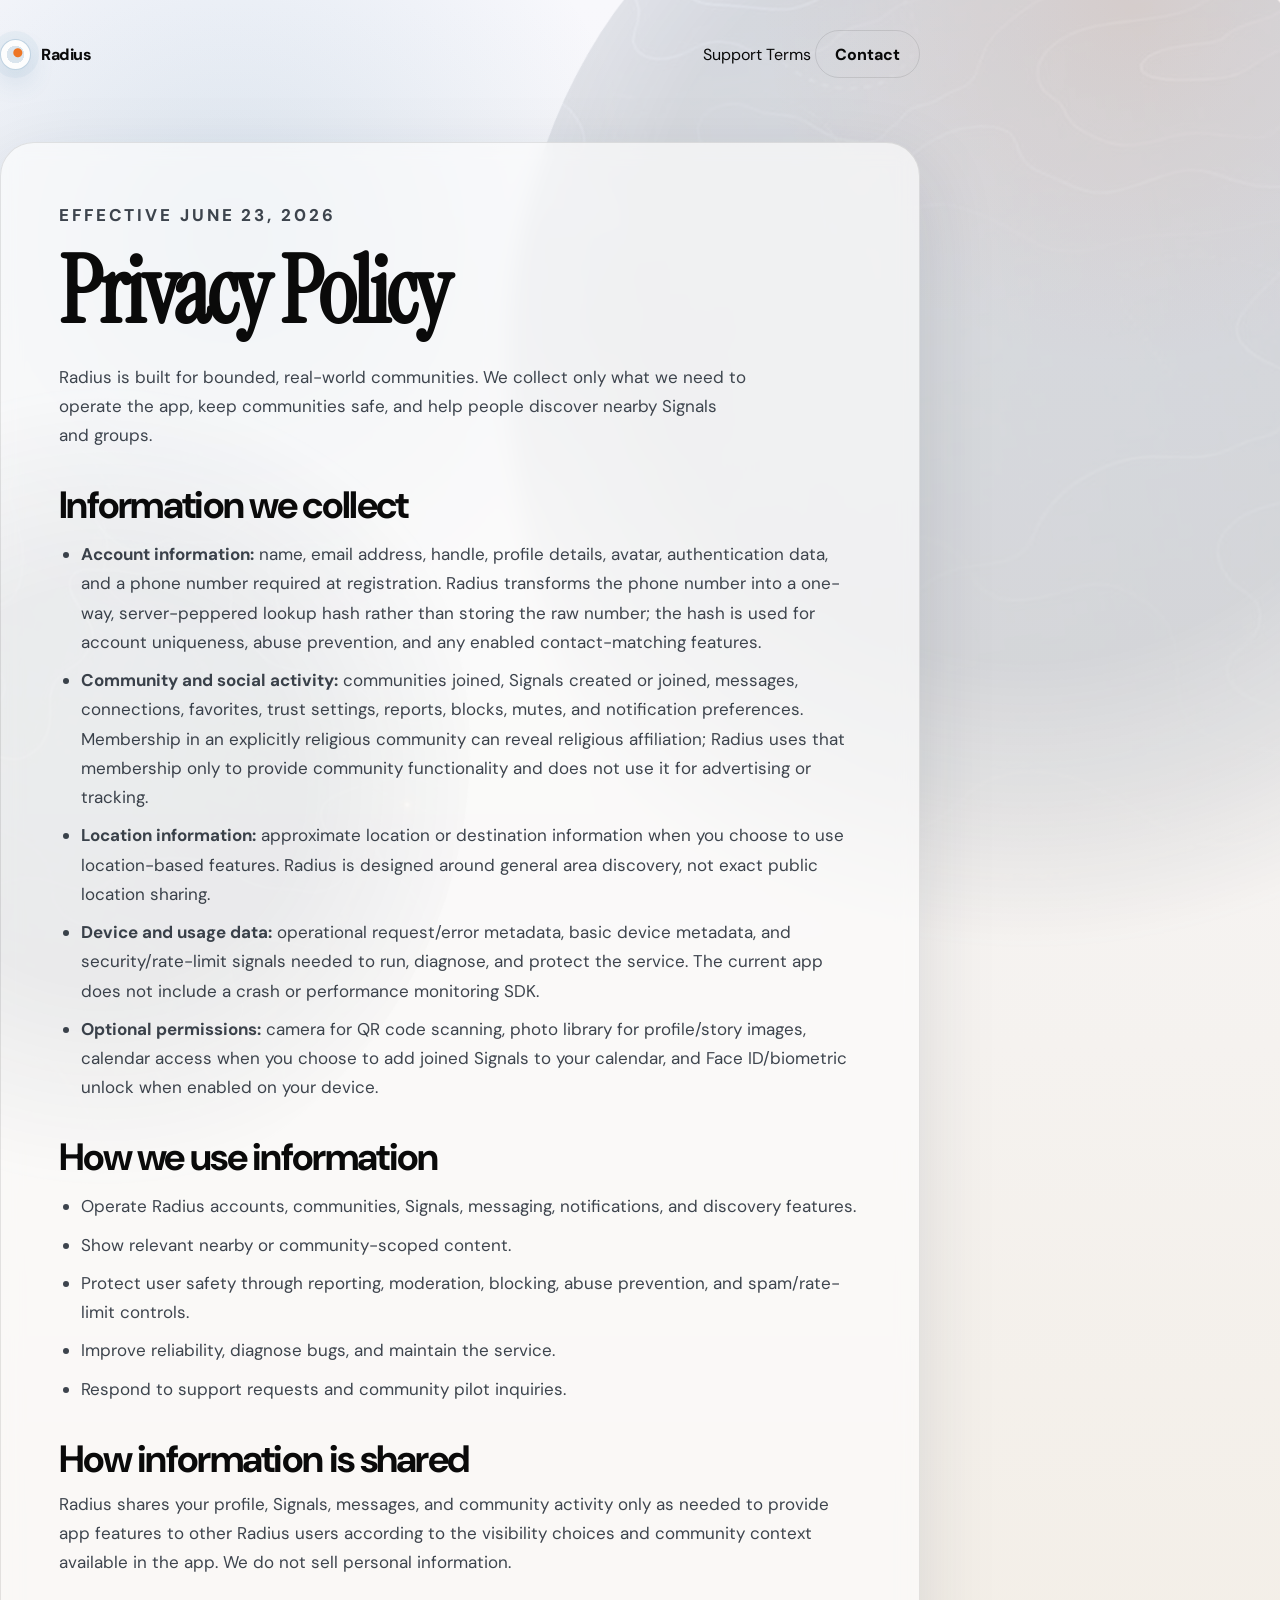
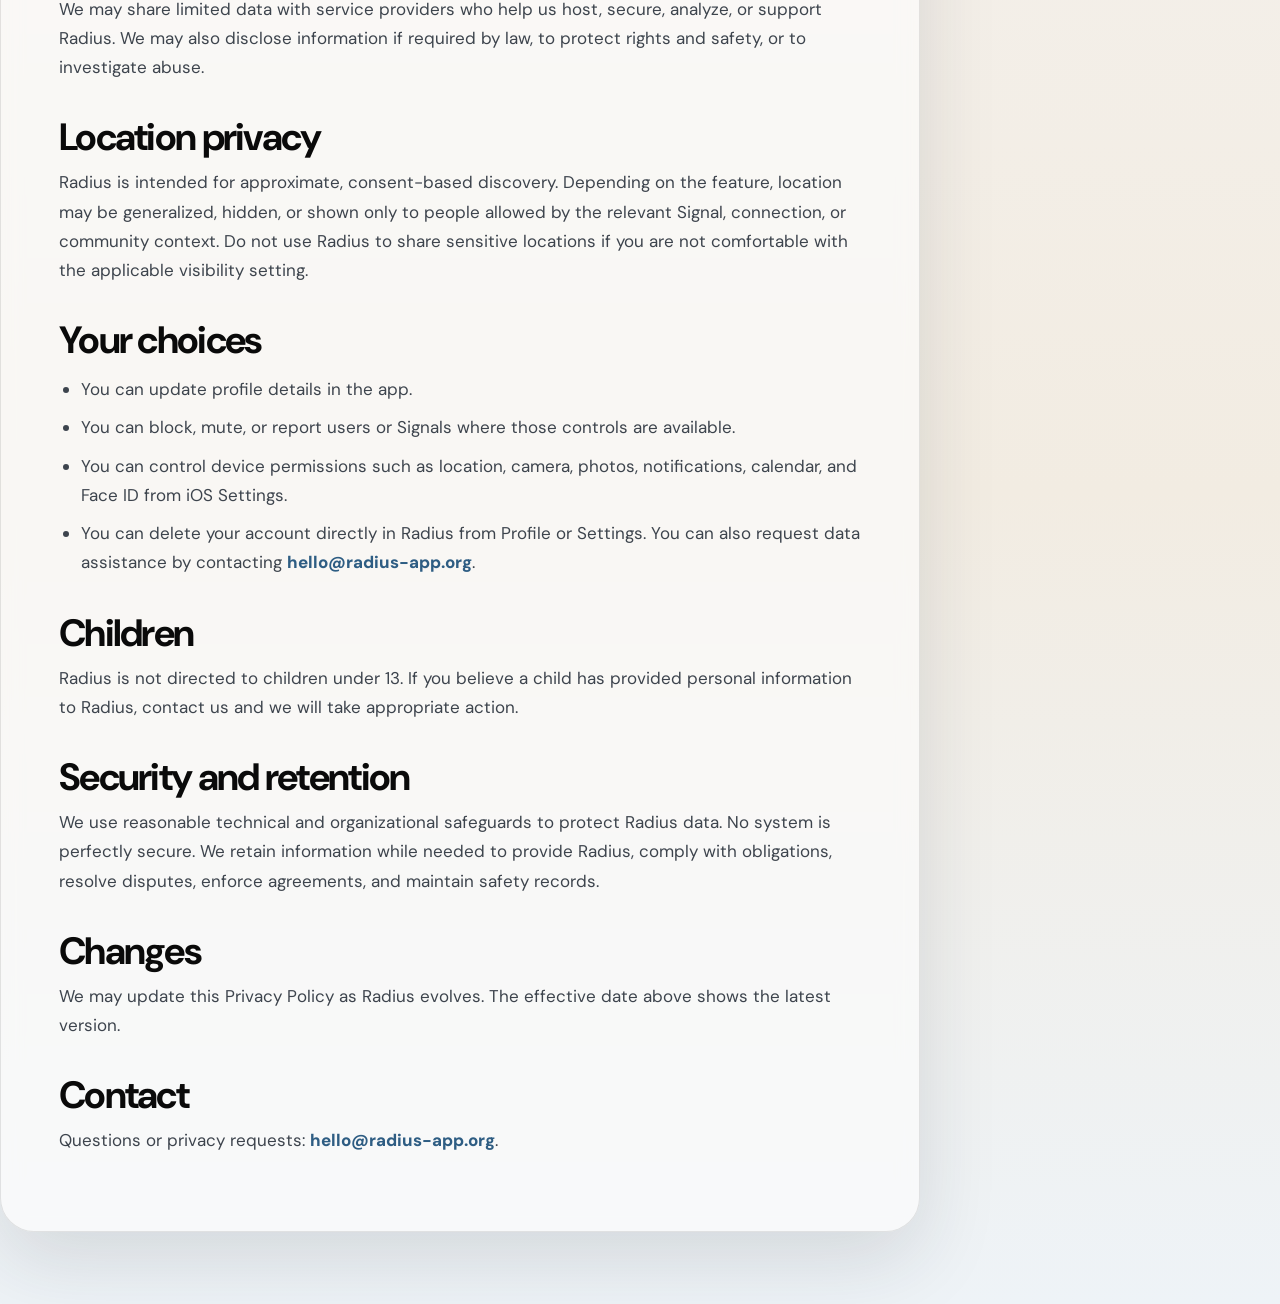
==== commit 9be03ac9: "docs: align privacy policy with Radius data use" ====
--- a/privacy/index.html
+++ b/privacy/index.html
@@ -31,10 +31,10 @@
 
       <h2>Information we collect</h2>
       <ul>
-        <li><strong>Account information:</strong> name, email address, handle, profile details, avatar, and authentication data.</li>
-        <li><strong>Community and social activity:</strong> communities joined, Signals created or joined, messages, connections, favorites, trust settings, reports, blocks, mutes, and notification preferences.</li>
+        <li><strong>Account information:</strong> name, email address, handle, profile details, avatar, authentication data, and a phone number required at registration. Radius transforms the phone number into a one-way, server-peppered lookup hash rather than storing the raw number; the hash is used for account uniqueness, abuse prevention, and any enabled contact-matching features.</li>
+        <li><strong>Community and social activity:</strong> communities joined, Signals created or joined, messages, connections, favorites, trust settings, reports, blocks, mutes, and notification preferences. Membership in an explicitly religious community can reveal religious affiliation; Radius uses that membership only to provide community functionality and does not use it for advertising or tracking.</li>
         <li><strong>Location information:</strong> approximate location or destination information when you choose to use location-based features. Radius is designed around general area discovery, not exact public location sharing.</li>
-        <li><strong>Device and usage data:</strong> app diagnostics, basic device metadata, crash/debug information, and security/rate-limit signals needed to run and protect the service.</li>
+        <li><strong>Device and usage data:</strong> operational request/error metadata, basic device metadata, and security/rate-limit signals needed to run, diagnose, and protect the service. The current app does not include a crash or performance monitoring SDK.</li>
         <li><strong>Optional permissions:</strong> camera for QR code scanning, photo library for profile/story images, calendar access when you choose to add joined Signals to your calendar, and Face ID/biometric unlock when enabled on your device.</li>
       </ul>
 
@@ -59,7 +59,7 @@
         <li>You can update profile details in the app.</li>
         <li>You can block, mute, or report users or Signals where those controls are available.</li>
         <li>You can control device permissions such as location, camera, photos, notifications, calendar, and Face ID from iOS Settings.</li>
-        <li>You can request account deletion or data assistance by contacting <a href="mailto:hello@radius-app.org?subject=Radius%20privacy%20request">hello@radius-app.org</a>.</li>
+        <li>You can delete your account directly in Radius from Profile or Settings. You can also request data assistance by contacting <a href="mailto:hello@radius-app.org?subject=Radius%20privacy%20request">hello@radius-app.org</a>.</li>
       </ul>
 
       <h2>Children</h2>
--- a/styles.css
+++ b/styles.css
@@ -28,14 +28,35 @@
 body::before {
   content: "";
   position: fixed;
-  inset: 0;
+  inset: -18% -12% auto auto;
+  width: min(920px, 118vw);
+  height: min(1180px, 150vh);
   pointer-events: none;
   background-image: url("assets/radius-image2-bg.jpg");
-  background-size: min(820px, 96vw) auto;
-  background-position: right -270px top -240px;
+  background-size: cover;
+  background-position: center;
   background-repeat: no-repeat;
-  opacity: .12;
+  opacity: .16;
   mix-blend-mode: multiply;
+  transform: rotate(-8deg);
+  border-radius: 48%;
+  mask-image: radial-gradient(circle at 58% 38%, black 0 42%, rgba(0,0,0,.55) 58%, transparent 74%);
+}
+body::after {
+  content: "";
+  position: fixed;
+  inset: auto auto -34% -20%;
+  width: min(720px, 100vw);
+  height: min(840px, 95vh);
+  pointer-events: none;
+  background-image: url("assets/radius-image2-bg.jpg");
+  background-size: cover;
+  background-position: center;
+  opacity: .075;
+  mix-blend-mode: multiply;
+  transform: rotate(18deg);
+  border-radius: 50%;
+  mask-image: radial-gradient(circle, black 0 35%, transparent 72%);
 }
 
 a { color: inherit; text-decoration: none; }
@@ -62,12 +83,12 @@
 .nav-contact { color: var(--body); font-size: 14px; font-weight: 800; }
 
 .hero {
-  min-height: 670px;
-  display: grid;
-  grid-template-columns: 1.08fr .92fr;
-  gap: clamp(34px, 7vw, 86px);
-  align-items: center;
-  padding: 42px 0 76px;
+  min-height: 640px;
+  max-width: 820px;
+  display: flex;
+  flex-direction: column;
+  justify-content: center;
+  padding: 58px 0 92px;
 }
 .eyebrow {
   color: var(--mineral-deep);
@@ -108,30 +129,6 @@
 .primary { background: var(--mineral); border-color: var(--mineral); color: white; box-shadow: 0 18px 44px rgba(63,122,169,.24); }
 .secondary { background: rgba(253,253,253,.68); color: var(--ink); }
 
-.signal-field {
-  margin: 0;
-  border-radius: 42px;
-  padding: 14px;
-  background: rgba(253,253,253,.70);
-  border: 1px solid var(--line);
-  box-shadow: var(--shadow);
-  transform: rotate(1.25deg);
-  overflow: hidden;
-}
-.signal-field img {
-  display: block;
-  width: 100%;
-  aspect-ratio: 4 / 5;
-  object-fit: cover;
-  border-radius: 31px;
-}
-.signal-field figcaption {
-  padding: 16px 4px 3px;
-  color: var(--body);
-  font-weight: 800;
-  line-height: 1.25;
-}
-
 .identity {
   max-width: 850px;
   margin: 0 auto 54px;
@@ -141,6 +138,7 @@
   border-radius: 34px;
   padding: clamp(30px, 6vw, 58px);
   box-shadow: 0 20px 64px rgba(28,39,52,.07);
+  backdrop-filter: blur(10px);
 }
 .identity h2 {
   font-family: "Instrument Serif", Georgia, serif;
@@ -171,6 +169,7 @@
   padding: clamp(28px, 5vw, 58px);
   margin: 34px 0 72px;
   box-shadow: var(--shadow);
+  backdrop-filter: blur(10px);
 }
 .legal-card h1 { font-size: clamp(56px, 8vw, 92px); line-height: .96; letter-spacing: -.038em; margin: 10px 0 26px; }
 .legal-card h2 { margin: 36px 0 12px; font-size: clamp(26px, 4vw, 38px); line-height: 1; letter-spacing: -.045em; }
@@ -182,8 +181,8 @@
 
 @media (max-width: 840px) {
   .site-shell { width: min(100% - 24px, 680px); }
-  body::before { background-position: center -190px; opacity: .10; }
-  .hero { grid-template-columns: 1fr; min-height: auto; padding-top: 38px; }
-  .signal-field { transform: none; }
+  body::before { inset: -12% -66% auto auto; width: 980px; height: 980px; opacity: .13; }
+  body::after { display: none; }
+  .hero { min-height: auto; padding: 92px 0 72px; }
   h1 { font-size: clamp(58px, 15vw, 92px); }
 }
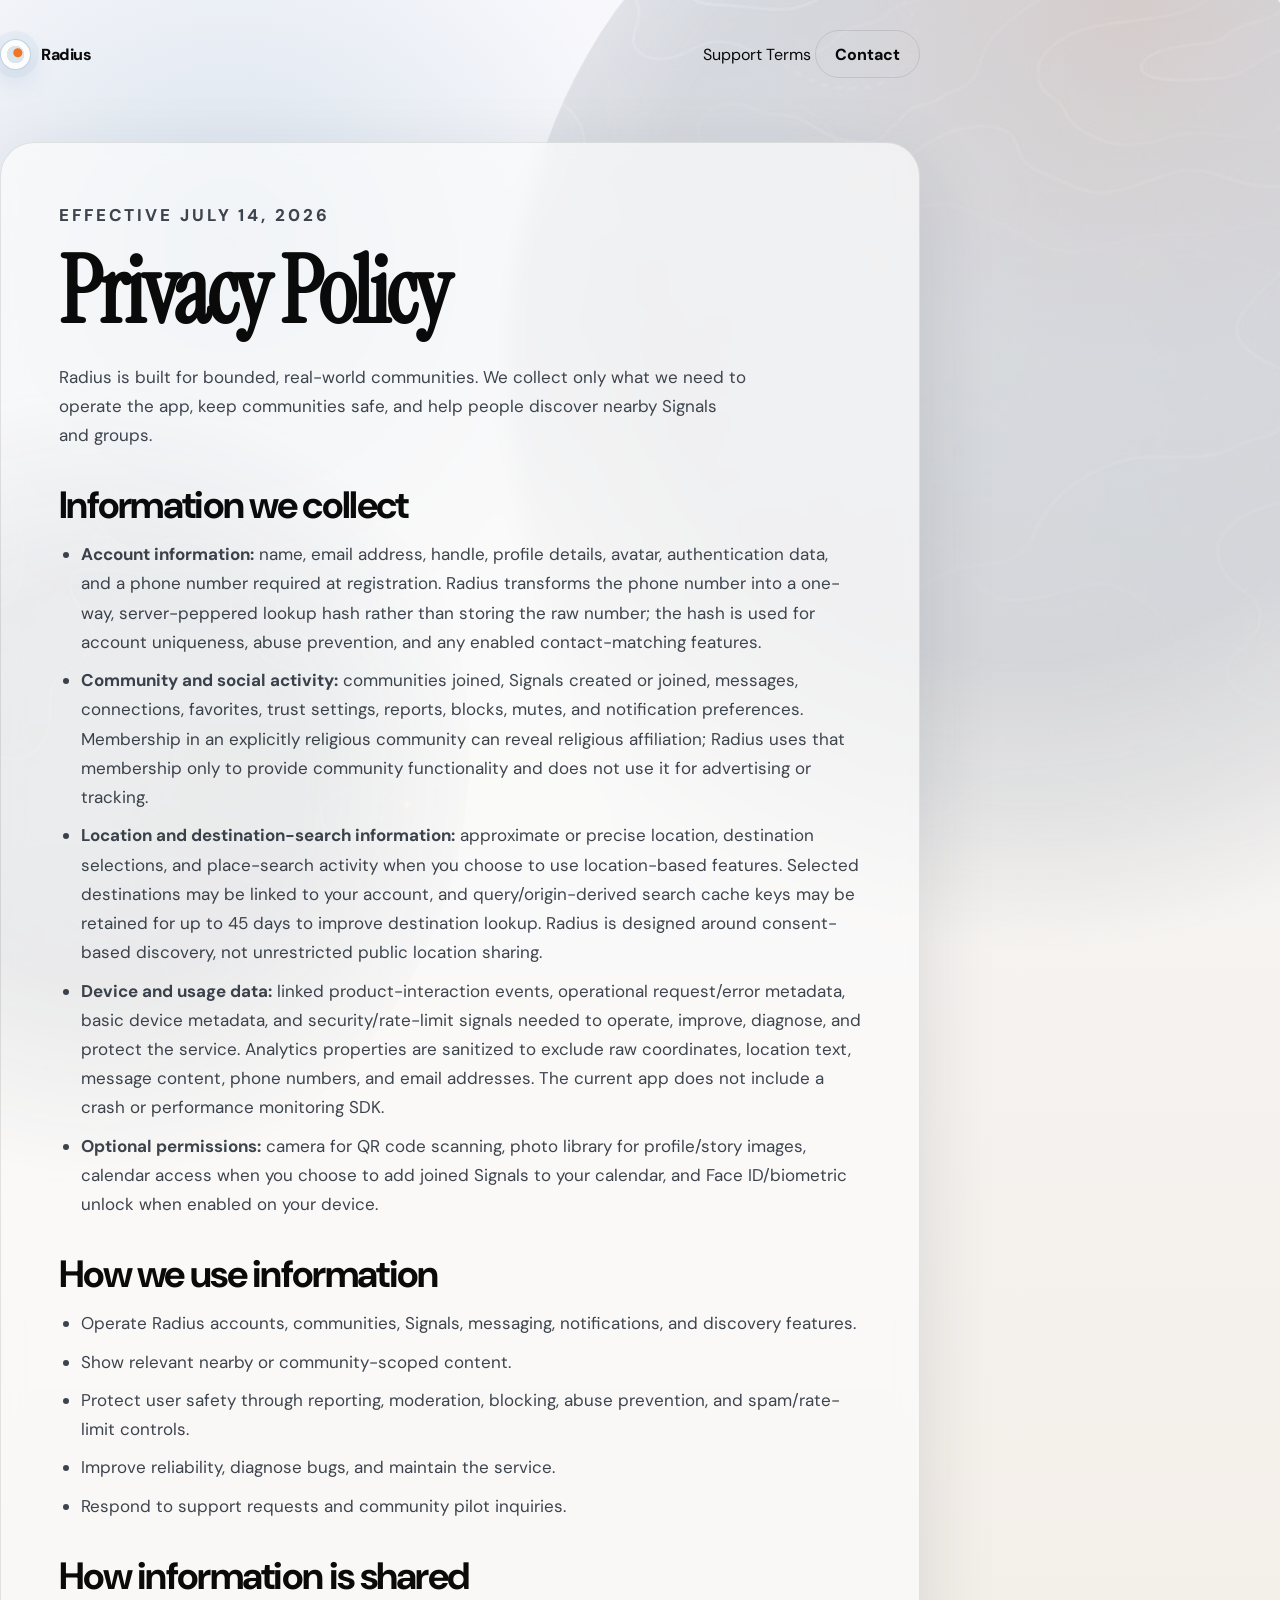
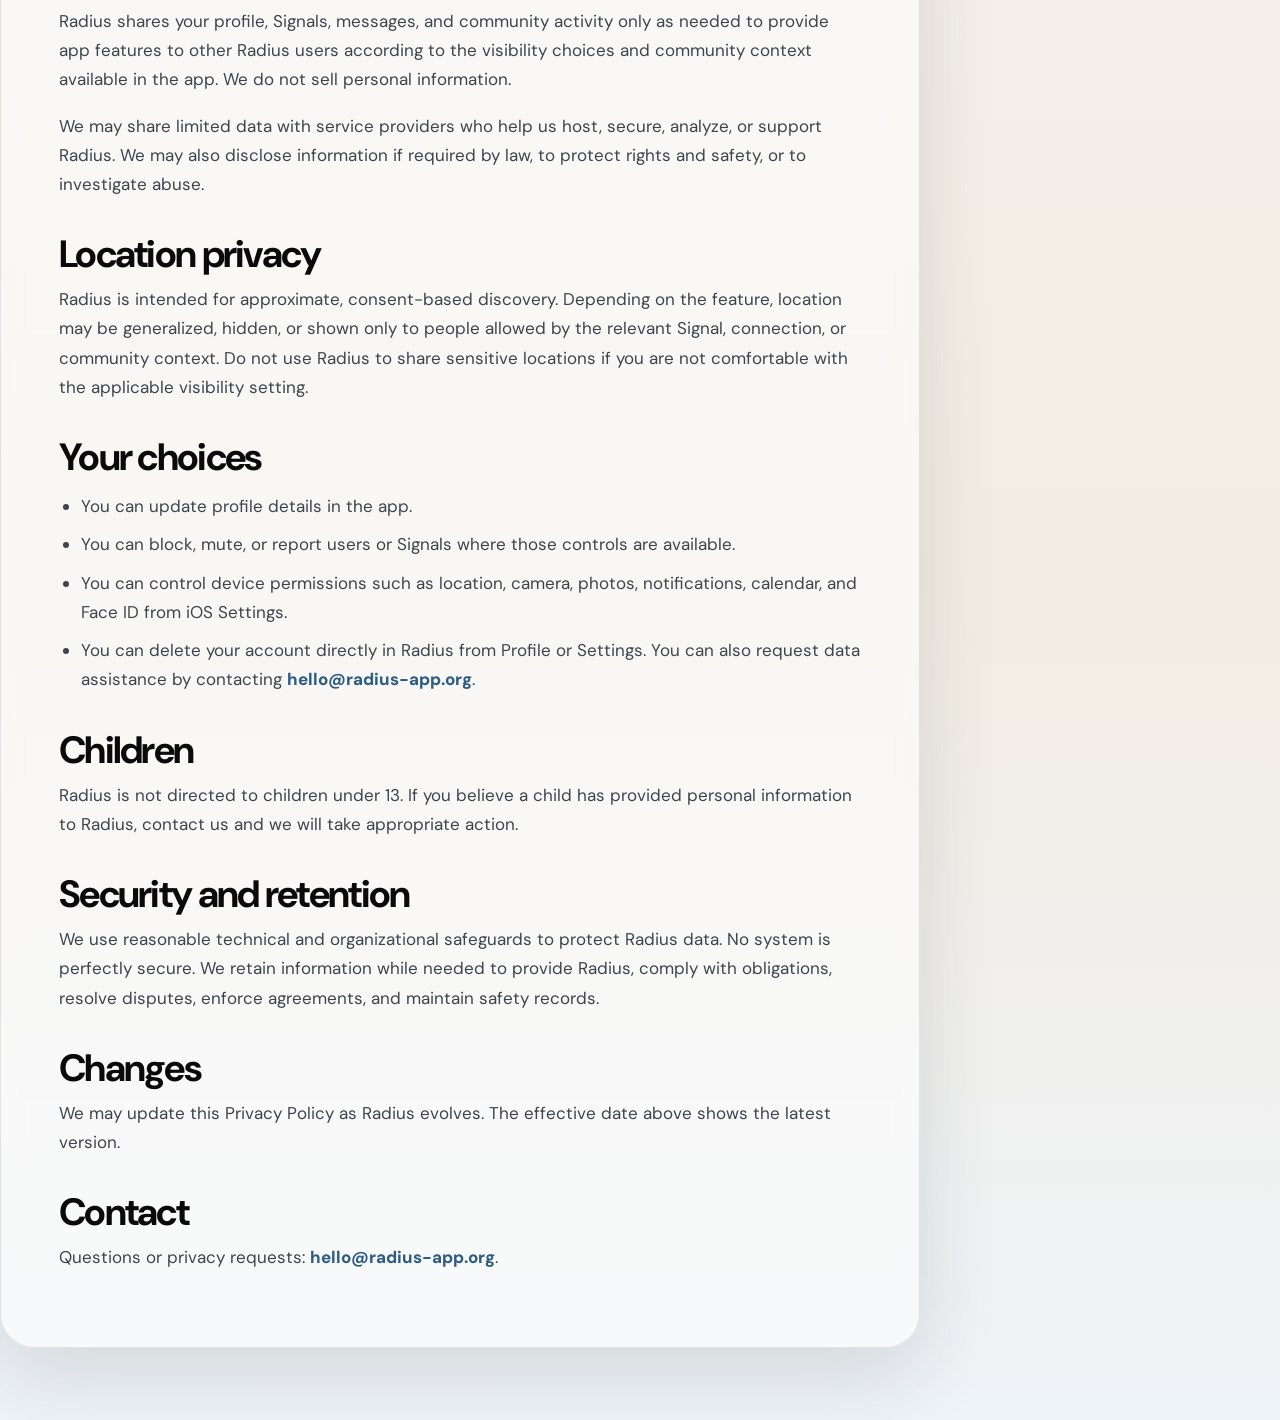
==== commit 0d376f31: "docs: align privacy policy with launch data inventory" ====
--- a/privacy/index.html
+++ b/privacy/index.html
@@ -25,7 +25,7 @@
     </nav>
 
     <article class="legal-card">
-      <p class="eyebrow">Effective June 23, 2026</p>
+      <p class="eyebrow">Effective July 14, 2026</p>
       <h1>Privacy Policy</h1>
       <p class="lead">Radius is built for bounded, real-world communities. We collect only what we need to operate the app, keep communities safe, and help people discover nearby Signals and groups.</p>
 
@@ -33,8 +33,8 @@
       <ul>
         <li><strong>Account information:</strong> name, email address, handle, profile details, avatar, authentication data, and a phone number required at registration. Radius transforms the phone number into a one-way, server-peppered lookup hash rather than storing the raw number; the hash is used for account uniqueness, abuse prevention, and any enabled contact-matching features.</li>
         <li><strong>Community and social activity:</strong> communities joined, Signals created or joined, messages, connections, favorites, trust settings, reports, blocks, mutes, and notification preferences. Membership in an explicitly religious community can reveal religious affiliation; Radius uses that membership only to provide community functionality and does not use it for advertising or tracking.</li>
-        <li><strong>Location information:</strong> approximate location or destination information when you choose to use location-based features. Radius is designed around general area discovery, not exact public location sharing.</li>
-        <li><strong>Device and usage data:</strong> operational request/error metadata, basic device metadata, and security/rate-limit signals needed to run, diagnose, and protect the service. The current app does not include a crash or performance monitoring SDK.</li>
+        <li><strong>Location and destination-search information:</strong> approximate or precise location, destination selections, and place-search activity when you choose to use location-based features. Selected destinations may be linked to your account, and query/origin-derived search cache keys may be retained for up to 45 days to improve destination lookup. Radius is designed around consent-based discovery, not unrestricted public location sharing.</li>
+        <li><strong>Device and usage data:</strong> linked product-interaction events, operational request/error metadata, basic device metadata, and security/rate-limit signals needed to operate, improve, diagnose, and protect the service. Analytics properties are sanitized to exclude raw coordinates, location text, message content, phone numbers, and email addresses. The current app does not include a crash or performance monitoring SDK.</li>
         <li><strong>Optional permissions:</strong> camera for QR code scanning, photo library for profile/story images, calendar access when you choose to add joined Signals to your calendar, and Face ID/biometric unlock when enabled on your device.</li>
       </ul>
 
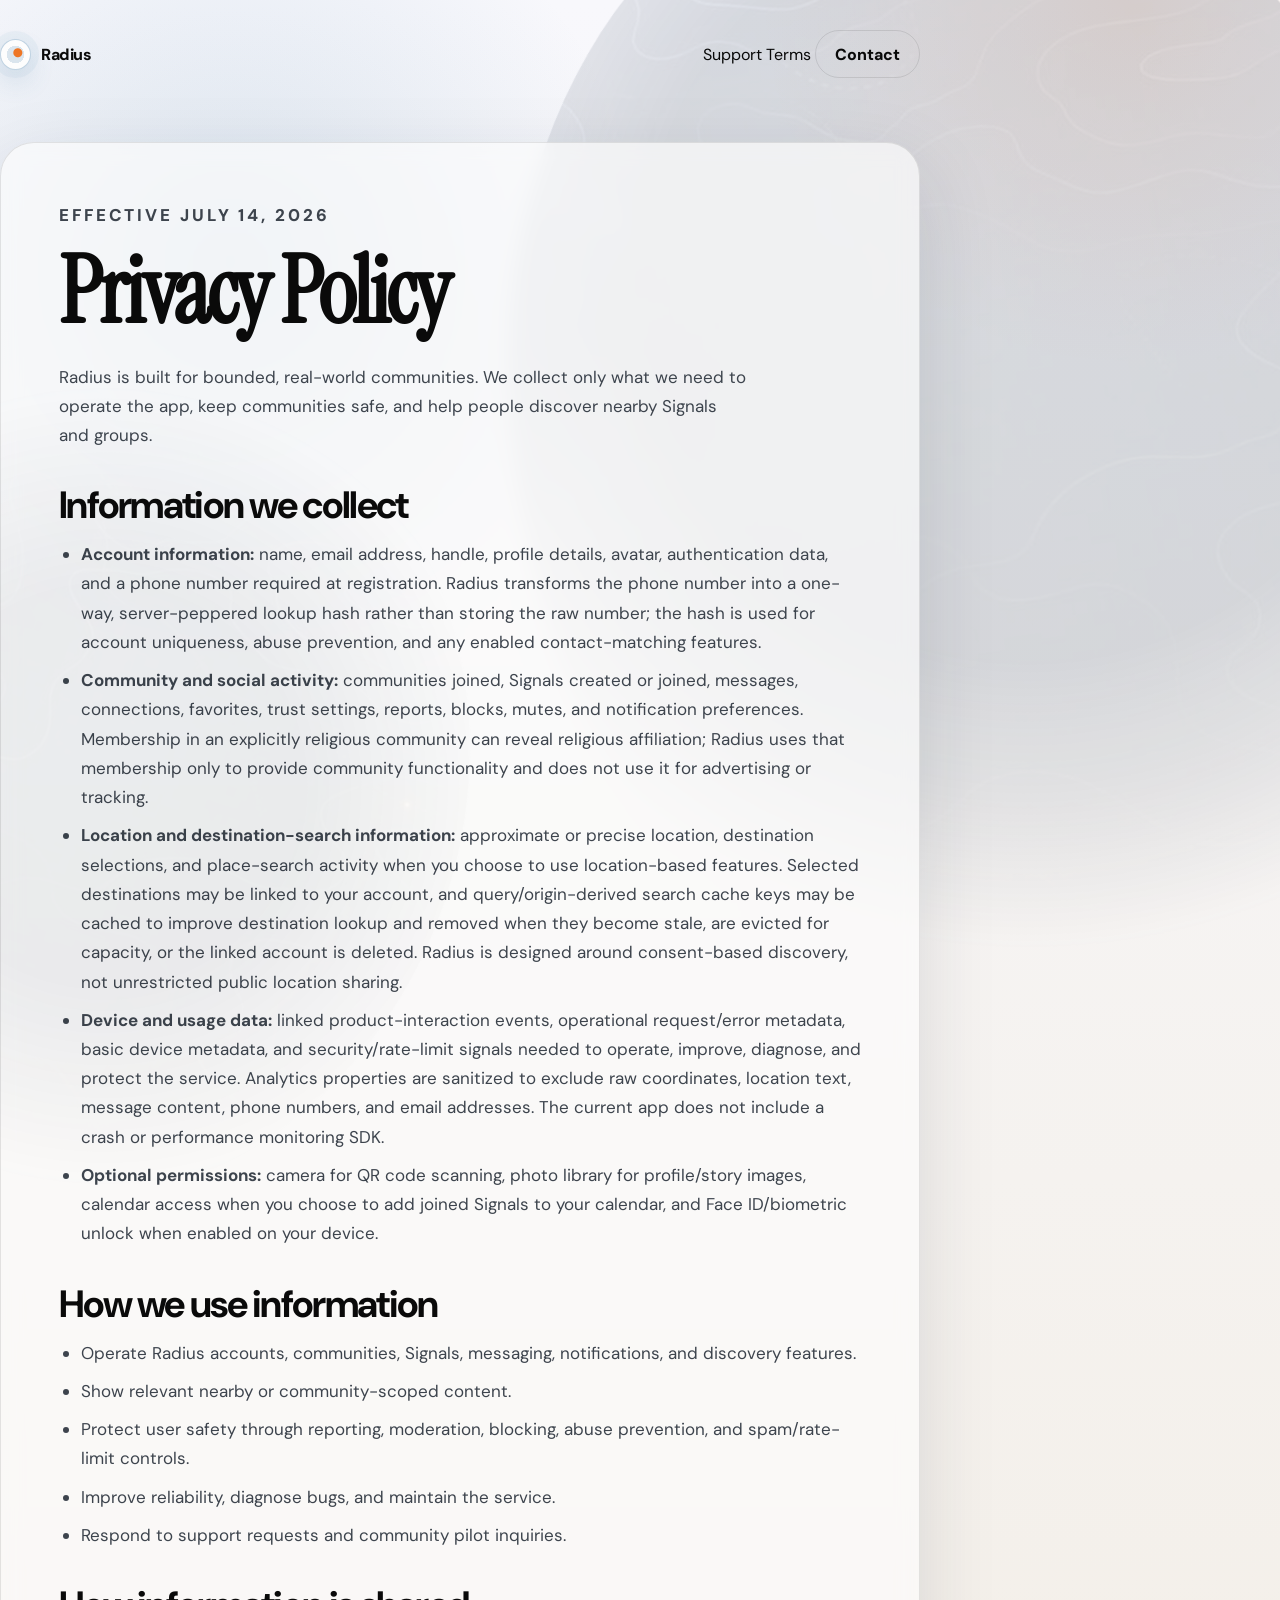
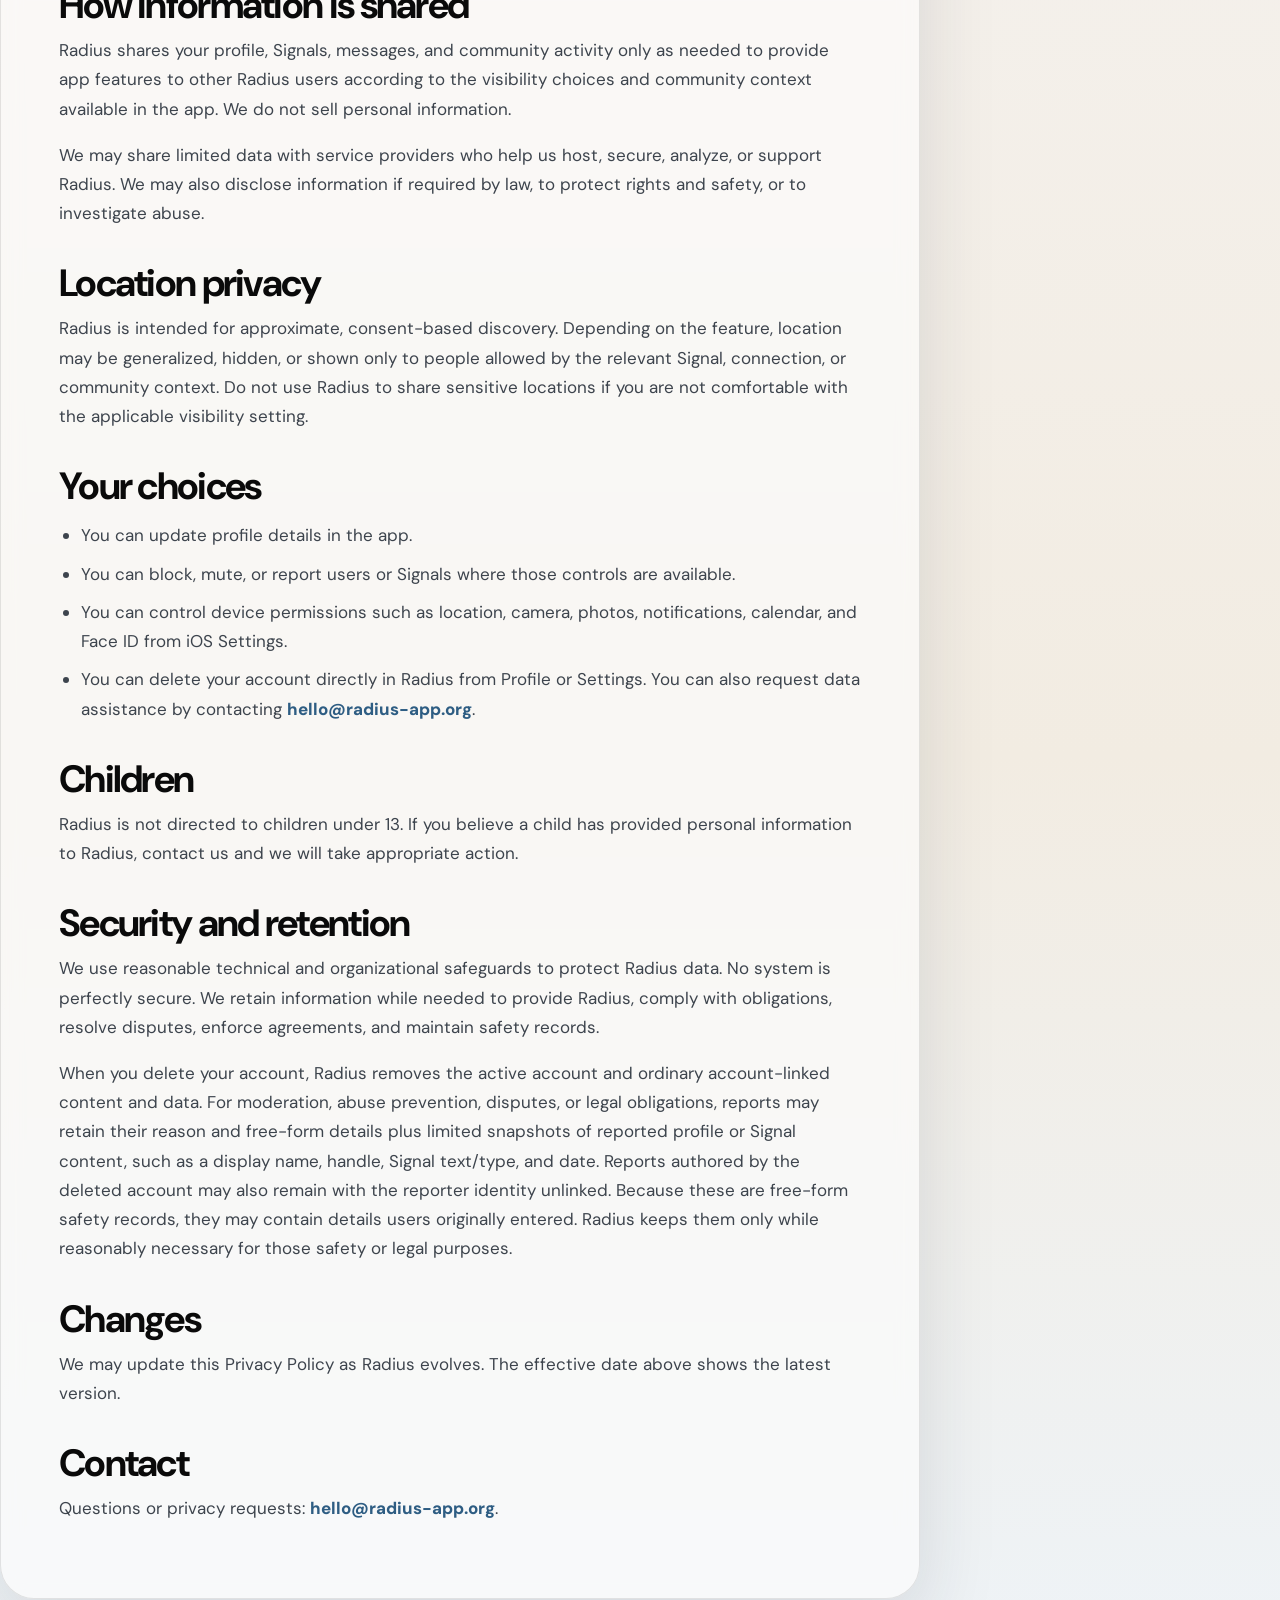
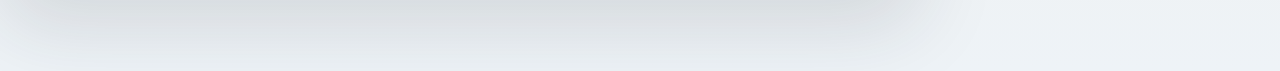
==== commit 67c61a52: "Clarify account deletion and place cache disclosures" ====
--- a/privacy/index.html
+++ b/privacy/index.html
@@ -33,7 +33,7 @@
       <ul>
         <li><strong>Account information:</strong> name, email address, handle, profile details, avatar, authentication data, and a phone number required at registration. Radius transforms the phone number into a one-way, server-peppered lookup hash rather than storing the raw number; the hash is used for account uniqueness, abuse prevention, and any enabled contact-matching features.</li>
         <li><strong>Community and social activity:</strong> communities joined, Signals created or joined, messages, connections, favorites, trust settings, reports, blocks, mutes, and notification preferences. Membership in an explicitly religious community can reveal religious affiliation; Radius uses that membership only to provide community functionality and does not use it for advertising or tracking.</li>
-        <li><strong>Location and destination-search information:</strong> approximate or precise location, destination selections, and place-search activity when you choose to use location-based features. Selected destinations may be linked to your account, and query/origin-derived search cache keys may be retained for up to 45 days to improve destination lookup. Radius is designed around consent-based discovery, not unrestricted public location sharing.</li>
+        <li><strong>Location and destination-search information:</strong> approximate or precise location, destination selections, and place-search activity when you choose to use location-based features. Selected destinations may be linked to your account, and query/origin-derived search cache keys may be cached to improve destination lookup and removed when they become stale, are evicted for capacity, or the linked account is deleted. Radius is designed around consent-based discovery, not unrestricted public location sharing.</li>
         <li><strong>Device and usage data:</strong> linked product-interaction events, operational request/error metadata, basic device metadata, and security/rate-limit signals needed to operate, improve, diagnose, and protect the service. Analytics properties are sanitized to exclude raw coordinates, location text, message content, phone numbers, and email addresses. The current app does not include a crash or performance monitoring SDK.</li>
         <li><strong>Optional permissions:</strong> camera for QR code scanning, photo library for profile/story images, calendar access when you choose to add joined Signals to your calendar, and Face ID/biometric unlock when enabled on your device.</li>
       </ul>
@@ -67,6 +67,7 @@
 
       <h2>Security and retention</h2>
       <p>We use reasonable technical and organizational safeguards to protect Radius data. No system is perfectly secure. We retain information while needed to provide Radius, comply with obligations, resolve disputes, enforce agreements, and maintain safety records.</p>
+      <p>When you delete your account, Radius removes the active account and ordinary account-linked content and data. For moderation, abuse prevention, disputes, or legal obligations, reports may retain their reason and free-form details plus limited snapshots of reported profile or Signal content, such as a display name, handle, Signal text/type, and date. Reports authored by the deleted account may also remain with the reporter identity unlinked. Because these are free-form safety records, they may contain details users originally entered. Radius keeps them only while reasonably necessary for those safety or legal purposes.</p>
 
       <h2>Changes</h2>
       <p>We may update this Privacy Policy as Radius evolves. The effective date above shows the latest version.</p>
